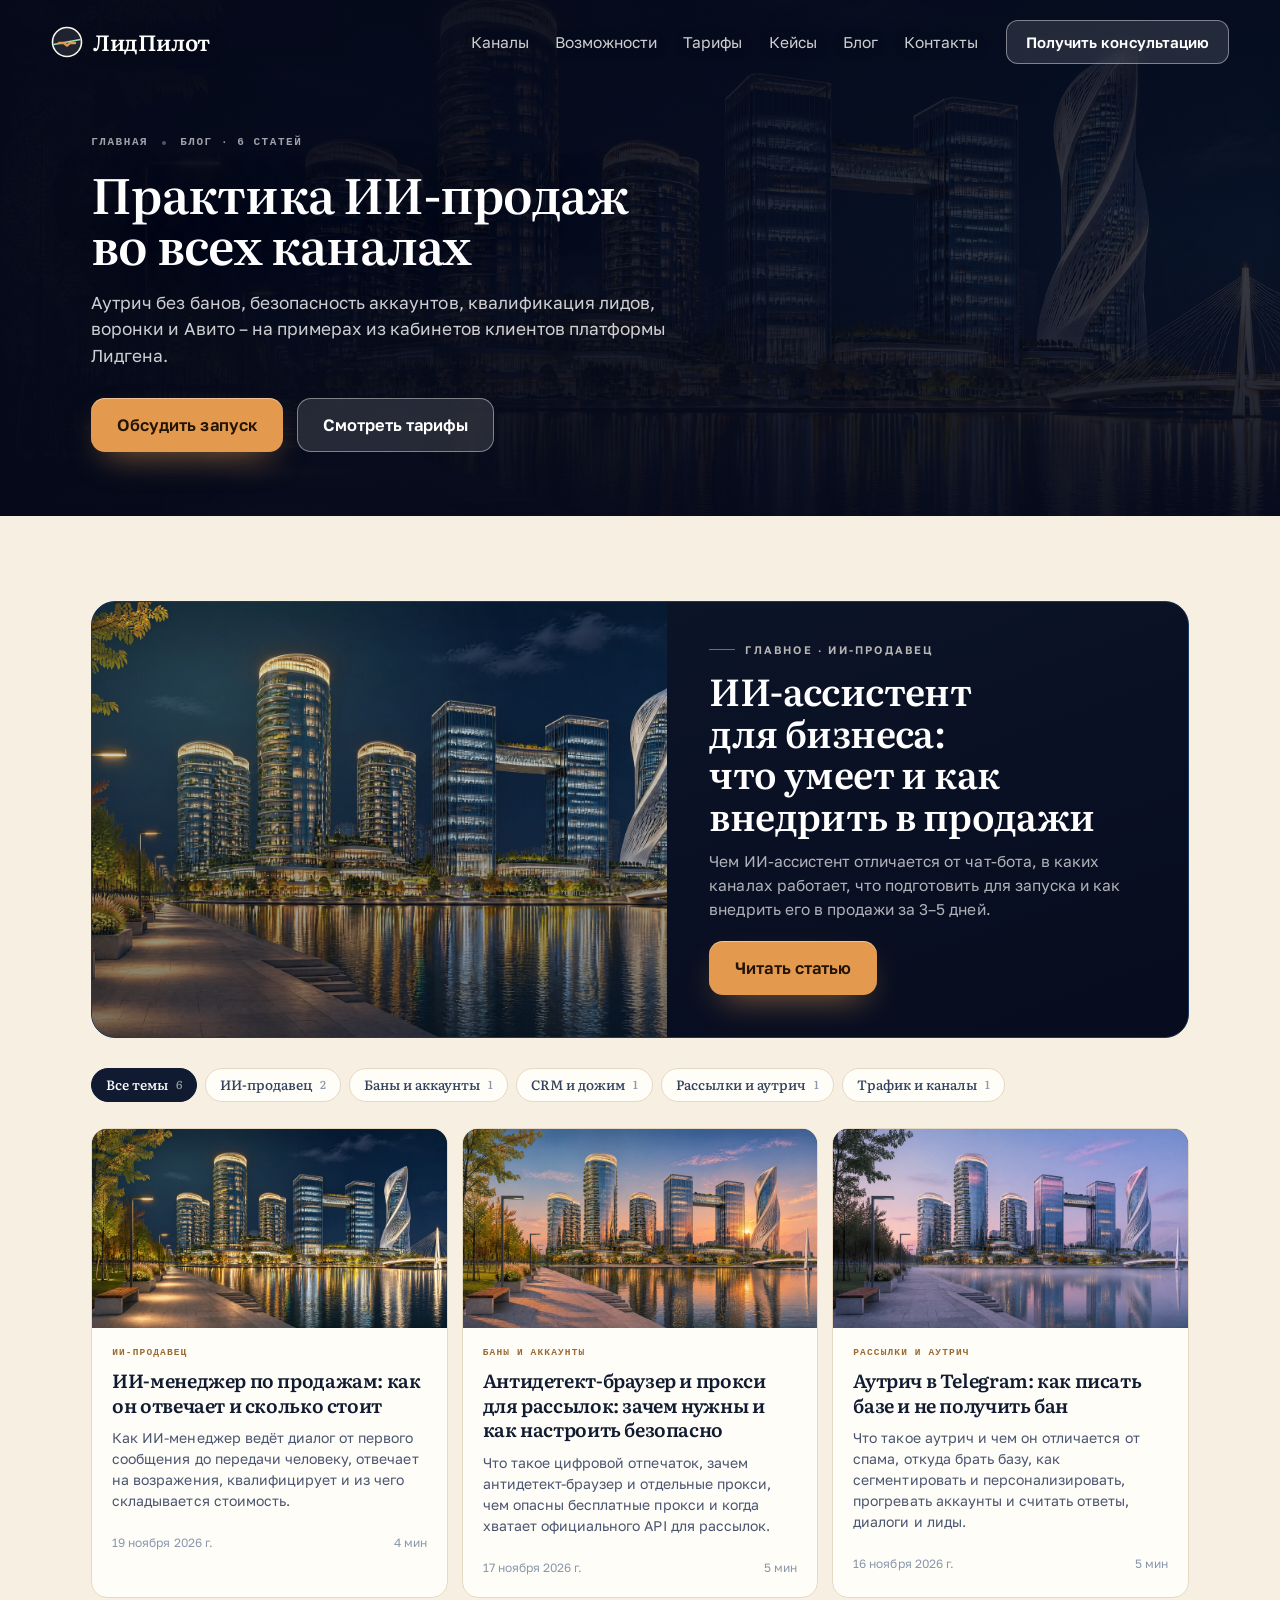
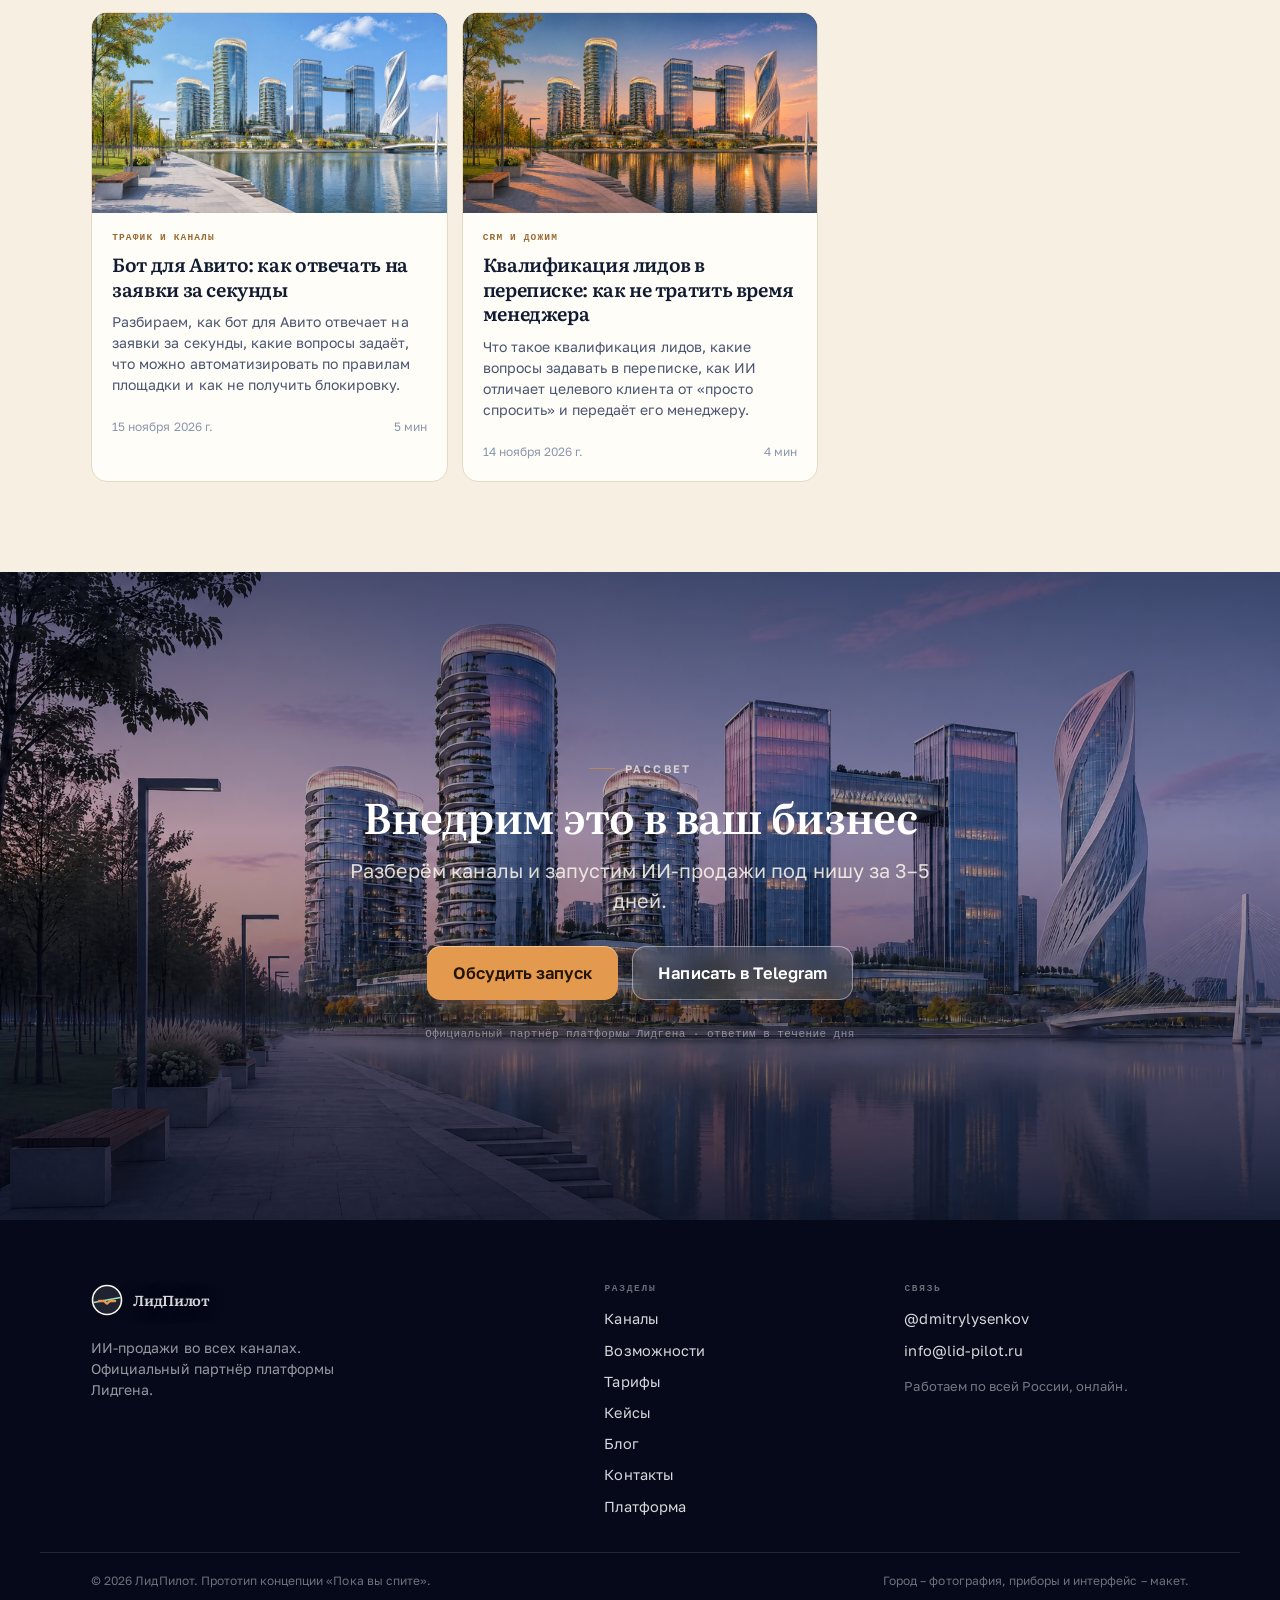
==== blog/index.html @ d26cc65f "Сайт «Пока вы спите»: город, тема, 13 страниц" ====
<!DOCTYPE html><html lang="ru"> <head><script>document.documentElement.classList.add('js');</script><meta charset="utf-8"><meta name="viewport" content="width=device-width, initial-scale=1, viewport-fit=cover"><meta name="robots" content="noindex, nofollow"><title>Блог о ИИ-продажах – аутрич, аккаунты, CRM и каналы | ЛидПилот</title><meta name="description" content="Практика ИИ-продаж: как настроить ИИ-менеджера, писать базе без бана, готовить аккаунты, квалифицировать лидов и отвечать на Авито. Статьи ЛидПилота."><link rel="canonical" href="https://dmitryli52.github.io/lidpilot-noch/blog/"><meta name="theme-color" content="#05091A"><meta property="og:type" content="website"><meta property="og:title" content="Блог о ИИ-продажах – аутрич, аккаунты, CRM и каналы | ЛидПилот"><meta property="og:description" content="Практика ИИ-продаж: как настроить ИИ-менеджера, писать базе без бана, готовить аккаунты, квалифицировать лидов и отвечать на Авито. Статьи ЛидПилота."><meta property="og:url" content="https://dmitryli52.github.io/lidpilot-noch/blog/"><meta property="og:image" content="https://dmitryli52.github.io/lidpilot-noch/assets/noch/og-noch.jpg"><meta property="og:image:width" content="1200"><meta property="og:image:height" content="630"><meta property="og:site_name" content="ЛидПилот"><link rel="icon" type="image/svg+xml" href="https://dmitryli52.github.io/lidpilot-noch/favicon.svg"><link rel="preconnect" href="https://fonts.googleapis.com"><link rel="preconnect" href="https://fonts.gstatic.com" crossorigin><link href="https://fonts.googleapis.com/css2?family=Literata:opsz,wght@7..72,500;7..72,600&family=Golos+Text:wght@400;500;600;700&display=swap&subset=cyrillic" rel="stylesheet"><link rel="stylesheet" href="https://dmitryli52.github.io/lidpilot-noch/assets/noch/noch.css?v=1"><script type="module" src="https://dmitryli52.github.io/lidpilot-noch/_astro/page.sJrt8mpm.js"></script></head> <body> <header class="top" data-head> <div class="top__in"> <a class="logo" href="https://dmitryli52.github.io/lidpilot-noch/" aria-label="ЛидПилот – на главную"> <svg viewBox="0 0 32 32" aria-hidden="true"><circle cx="16" cy="16" r="14.5" fill="rgba(255,255,255,.1)" stroke="#FBF6EC" stroke-width="1.6"></circle><path d="M2.6 18.5 29.4 13.5" stroke="#9FE0BC" stroke-width="1.6"></path><path d="M8 17h5l3 2.6 3-2.6h5" stroke="#E39A4E" stroke-width="2.4" fill="none" stroke-linecap="round" stroke-linejoin="round"></path></svg> ЛидПилот </a> <nav class="nav" aria-label="Разделы"> <a href="https://dmitryli52.github.io/lidpilot-noch/#channels">Каналы</a><a href="https://dmitryli52.github.io/lidpilot-noch/vozmozhnosti/">Возможности</a><a href="https://dmitryli52.github.io/lidpilot-noch/tarify/">Тарифы</a><a href="https://dmitryli52.github.io/lidpilot-noch/keysy/">Кейсы</a><a href="https://dmitryli52.github.io/lidpilot-noch/blog/">Блог</a><a href="https://dmitryli52.github.io/lidpilot-noch/kontakty/">Контакты</a> </nav> <a class="btn btn_glass" href="https://t.me/dmitrylysenkov" target="_blank" rel="noopener">Получить консультацию</a> <button class="burger" type="button" aria-label="Открыть меню" aria-expanded="false" aria-controls="mmenu"><i></i><i></i><i></i></button> </div> </header> <div class="mmenu" id="mmenu" hidden> <div class="mmenu__top"> <span class="logo">ЛидПилот</span> <button class="mmenu__close" type="button" aria-label="Закрыть меню">×</button> </div> <nav class="mmenu__nav" aria-label="Разделы"> <a href="https://dmitryli52.github.io/lidpilot-noch/#channels">Каналы</a><a href="https://dmitryli52.github.io/lidpilot-noch/vozmozhnosti/">Возможности</a><a href="https://dmitryli52.github.io/lidpilot-noch/tarify/">Тарифы</a><a href="https://dmitryli52.github.io/lidpilot-noch/keysy/">Кейсы</a><a href="https://dmitryli52.github.io/lidpilot-noch/blog/">Блог</a><a href="https://dmitryli52.github.io/lidpilot-noch/kontakty/">Контакты</a> </nav> <p class="mmenu__note">ИИ-менеджер продаж в Telegram, WhatsApp, на Авито, Циан и сайте. Официальный партнёр платформы Лидгена.</p> <div class="mmenu__cta"> <a class="btn btn_sun" href="https://t.me/dmitrylysenkov" target="_blank" rel="noopener">Обсудить запуск</a> <a class="btn btn_glass" href="mailto:info@lid-pilot.ru">info@lid-pilot.ru</a> </div> </div> <main>  <section class="phero phero_hero phero_slim"> <img class="phero__bg" src="https://dmitryli52.github.io/lidpilot-noch/assets/noch/city-night.webp" srcset="https://dmitryli52.github.io/lidpilot-noch/assets/noch/city-night.webp 1920w" sizes="100vw" alt="" width="1920" height="1080" fetchpriority="high" decoding="async" style="object-position:50% 44%"> <div class="phero__shade" aria-hidden="true"></div> <div class="wrap"> <div class="phero__meta"> <a href="https://dmitryli52.github.io/lidpilot-noch/">Главная</a> <i aria-hidden="true"></i> <span>Блог · 6 статей</span> </div> <h1>Практика ИИ-продаж во всех каналах</h1> <p class="lead">Аутрич без банов, безопасность аккаунтов, квалификация лидов, воронки и Авито – на примерах из кабинетов клиентов платформы Лидгена.</p> <div class="cta"> <a class="btn btn_sun" href="https://t.me/dmitrylysenkov" target="_blank" rel="noopener">Обсудить запуск</a> <a class="btn btn_glass" href="https://dmitryli52.github.io/lidpilot-noch/tarify/">Смотреть тарифы</a> </div>  </div> </section> <section class="sec" style="padding-top:clamp(36px,4vw,56px)" id="blog"> <div class="wrap"> <a class="bfeat" href="https://dmitryli52.github.io/lidpilot-noch/blog/ii-assistent-dlya-biznesa/" data-in> <div class="bfeat__img"><img src="https://dmitryli52.github.io/lidpilot-noch/assets/noch/city-night.webp" alt="" width="1200" height="675" loading="eager" decoding="async"></div> <div class="bfeat__body"> <span class="kicker kicker_light">Главное · ИИ-продавец</span> <h2>ИИ-ассистент для бизнеса: что умеет и как внедрить в продажи</h2> <p>Чем ИИ-ассистент отличается от чат-бота, в каких каналах работает, что подготовить для запуска и как внедрить его в продажи за 3–5 дней.</p> <span class="btn btn_sun">Читать статью</span> </div> </a> <div class="bchips" data-chips> <button class="bchip is-on" type="button" data-t="">Все темы <i>6</i></button> <button class="bchip" type="button" data-t="ИИ-продавец">ИИ-продавец <i>2</i></button><button class="bchip" type="button" data-t="Баны и аккаунты">Баны и аккаунты <i>1</i></button><button class="bchip" type="button" data-t="CRM и дожим">CRM и дожим <i>1</i></button><button class="bchip" type="button" data-t="Рассылки и аутрич">Рассылки и аутрич <i>1</i></button><button class="bchip" type="button" data-t="Трафик и каналы">Трафик и каналы <i>1</i></button> </div> <div class="bgrid" data-bgrid> <a class="bcard" href="https://dmitryli52.github.io/lidpilot-noch/blog/ii-menedzher-po-prodazham/" data-cat="ИИ-продавец" data-in> <div class="bcard__img"><img src="https://dmitryli52.github.io/lidpilot-noch/assets/noch/city-night.webp" alt="" width="1200" height="675" loading="lazy" decoding="async"></div> <div class="bcard__b"> <span class="bcard__tag">ИИ-продавец</span> <h3>ИИ-менеджер по продажам: как он отвечает и сколько стоит</h3> <p>Как ИИ-менеджер ведёт диалог от первого сообщения до передачи человеку, отвечает на возражения, квалифицирует и из чего складывается стоимость.</p> <div class="bcard__m"><span>19 ноября 2026 г.</span><span>4 мин</span></div> </div> </a><a class="bcard" href="https://dmitryli52.github.io/lidpilot-noch/blog/antidetect-brauzer-i-proksi/" data-cat="Баны и аккаунты" data-in> <div class="bcard__img"><img src="https://dmitryli52.github.io/lidpilot-noch/assets/noch/city-sunset.webp" alt="" width="1200" height="675" loading="lazy" decoding="async"></div> <div class="bcard__b"> <span class="bcard__tag">Баны и аккаунты</span> <h3>Антидетект-браузер и прокси для рассылок: зачем нужны и как настроить безопасно</h3> <p>Что такое цифровой отпечаток, зачем антидетект-браузер и отдельные прокси, чем опасны бесплатные прокси и когда хватает официального API для рассылок.</p> <div class="bcard__m"><span>17 ноября 2026 г.</span><span>5 мин</span></div> </div> </a><a class="bcard" href="https://dmitryli52.github.io/lidpilot-noch/blog/autrich-v-telegram/" data-cat="Рассылки и аутрич" data-in> <div class="bcard__img"><img src="https://dmitryli52.github.io/lidpilot-noch/assets/noch/city-dawn.webp" alt="" width="1200" height="675" loading="lazy" decoding="async"></div> <div class="bcard__b"> <span class="bcard__tag">Рассылки и аутрич</span> <h3>Аутрич в Telegram: как писать базе и не получить бан</h3> <p>Что такое аутрич и чем он отличается от спама, откуда брать базу, как сегментировать и персонализировать, прогревать аккаунты и считать ответы, диалоги и лиды.</p> <div class="bcard__m"><span>16 ноября 2026 г.</span><span>5 мин</span></div> </div> </a><a class="bcard" href="https://dmitryli52.github.io/lidpilot-noch/blog/bot-dlya-avito/" data-cat="Трафик и каналы" data-in> <div class="bcard__img"><img src="https://dmitryli52.github.io/lidpilot-noch/assets/noch/city-day.webp" alt="" width="1200" height="675" loading="lazy" decoding="async"></div> <div class="bcard__b"> <span class="bcard__tag">Трафик и каналы</span> <h3>Бот для Авито: как отвечать на заявки за секунды</h3> <p>Разбираем, как бот для Авито отвечает на заявки за секунды, какие вопросы задаёт, что можно автоматизировать по правилам площадки и как не получить блокировку.</p> <div class="bcard__m"><span>15 ноября 2026 г.</span><span>5 мин</span></div> </div> </a><a class="bcard" href="https://dmitryli52.github.io/lidpilot-noch/blog/kvalifikaciya-lidov/" data-cat="CRM и дожим" data-in> <div class="bcard__img"><img src="https://dmitryli52.github.io/lidpilot-noch/assets/noch/city-sunset.webp" alt="" width="1200" height="675" loading="lazy" decoding="async"></div> <div class="bcard__b"> <span class="bcard__tag">CRM и дожим</span> <h3>Квалификация лидов в переписке: как не тратить время менеджера</h3> <p>Что такое квалификация лидов, какие вопросы задавать в переписке, как ИИ отличает целевого клиента от «просто спросить» и передаёт его менеджеру.</p> <div class="bcard__m"><span>14 ноября 2026 г.</span><span>4 мин</span></div> </div> </a> </div>  </div> </section> <section class="final" id="cta"> <img class="final__bg" src="https://dmitryli52.github.io/lidpilot-noch/assets/noch/city-dawn.webp" srcset="https://dmitryli52.github.io/lidpilot-noch/assets/noch/city-dawn.webp 1920w" sizes="100vw" alt="" width="1920" height="1080" loading="lazy" decoding="async"> <div class="final__shade" aria-hidden="true"></div> <div class="wrap final__in"> <span class="kicker kicker_light" data-in>Рассвет</span> <h2 data-in>Внедрим это в ваш бизнес</h2> <p class="lead lead_light" data-in style="--d:.08s">Разберём каналы и запустим ИИ-продажи под нишу за 3–5 дней.</p> <div class="cta cta_center" data-in style="--d:.14s"> <a class="btn btn_sun" href="https://t.me/dmitrylysenkov" target="_blank" rel="noopener">Обсудить запуск</a> <a class="btn btn_glass" href="https://t.me/dmitrylysenkov" target="_blank" rel="noopener">Написать в Telegram</a> </div> <p class="final__note" data-in style="--d:.2s">Официальный партнёр платформы Лидгена · ответим в течение дня</p> </div> </section> <script>
  (function () {
    var chips = document.querySelectorAll('[data-chips] .bchip');
    var cards = document.querySelectorAll('[data-bgrid] .bcard');
    chips.forEach(function (b) {
      b.addEventListener('click', function () {
        chips.forEach(function (x) { x.classList.remove('is-on'); });
        b.classList.add('is-on');
        var t = b.getAttribute('data-t');
        cards.forEach(function (c) {
          c.hidden = !!t && c.getAttribute('data-cat') !== t;
        });
      });
    });
  })();
  </script>  </main> <footer class="foot"> <div class="wrap foot__in"> <div class="foot__brand"> <a class="logo logo_foot" href="https://dmitryli52.github.io/lidpilot-noch/"> <svg viewBox="0 0 32 32" aria-hidden="true"><circle cx="16" cy="16" r="14.5" fill="rgba(255,255,255,.1)" stroke="#FBF6EC" stroke-width="1.6"></circle><path d="M2.6 18.5 29.4 13.5" stroke="#9FE0BC" stroke-width="1.6"></path><path d="M8 17h5l3 2.6 3-2.6h5" stroke="#E39A4E" stroke-width="2.4" fill="none" stroke-linecap="round" stroke-linejoin="round"></path></svg> ЛидПилот </a> <p>ИИ-продажи во всех каналах. Официальный партнёр платформы Лидгена.</p> </div> <nav class="foot__nav" aria-label="Разделы сайта"> <span>Разделы</span> <a href="https://dmitryli52.github.io/lidpilot-noch/#channels">Каналы</a><a href="https://dmitryli52.github.io/lidpilot-noch/vozmozhnosti/">Возможности</a><a href="https://dmitryli52.github.io/lidpilot-noch/tarify/">Тарифы</a><a href="https://dmitryli52.github.io/lidpilot-noch/keysy/">Кейсы</a><a href="https://dmitryli52.github.io/lidpilot-noch/blog/">Блог</a><a href="https://dmitryli52.github.io/lidpilot-noch/kontakty/">Контакты</a> <a href="https://dmitryli52.github.io/lidpilot-noch/platforma/">Платформа</a> </nav> <div class="foot__contacts"> <span>Связь</span> <a href="https://t.me/dmitrylysenkov" target="_blank" rel="noopener">@dmitrylysenkov</a> <a href="mailto:info@lid-pilot.ru">info@lid-pilot.ru</a> <p>Работаем по всей России, онлайн.</p> </div> </div> <div class="wrap foot__bottom"> <span>© 2026 ЛидПилот. Прототип концепции «Пока вы спите».</span> <span>Город – фотография, приборы и интерфейс – макет.</span> </div> </footer> <script>
(function () {
  var q = function (s) { return document.querySelector(s); };
  var qa = function (s) { return [].slice.call(document.querySelectorAll(s)); };

  var head = q('[data-head]');
  function stuck() {
    if (!head) return;
    var on = scrollY > 24;
    head.classList.toggle('is-stuck', on);
  }
  stuck();
  addEventListener('scroll', stuck, { passive: true });

  var burger = q('.burger'), mmenu = q('#mmenu'), mclose = q('.mmenu__close');
  function setMenu(open) {
    if (!mmenu) return;
    mmenu.hidden = !open;
    if (burger) burger.setAttribute('aria-expanded', open ? 'true' : 'false');
    document.documentElement.style.overflow = open ? 'hidden' : '';
  }
  if (burger && mmenu) {
    burger.addEventListener('click', function () { setMenu(mmenu.hidden); });
    if (mclose) mclose.addEventListener('click', function () { setMenu(false); });
    qa('#mmenu a').forEach(function (a) { a.addEventListener('click', function () { setMenu(false); }); });
    addEventListener('keydown', function (e) { if (e.key === 'Escape' && !mmenu.hidden) setMenu(false); });
  }

  var items = qa('[data-in]');
  if ('IntersectionObserver' in window && items.length) {
    var io = new IntersectionObserver(function (entries) {
      entries.forEach(function (en) {
        if (en.isIntersecting) { en.target.classList.add('in'); io.unobserve(en.target); }
      });
    }, { threshold: 0.14, rootMargin: '0px 0px -6% 0px' });
    items.forEach(function (el) { io.observe(el); });
  } else {
    items.forEach(function (el) { el.classList.add('in'); });
  }

  qa('form[data-demo]').forEach(function (f) {
    f.addEventListener('submit', function (e) {
      e.preventDefault();
      var ok = f.querySelector('.form__ok');
      if (ok) ok.hidden = false;
      f.querySelectorAll('input,textarea,select,button').forEach(function (el) { el.disabled = true; });
    });
  });
})();
</script> </body> </html>
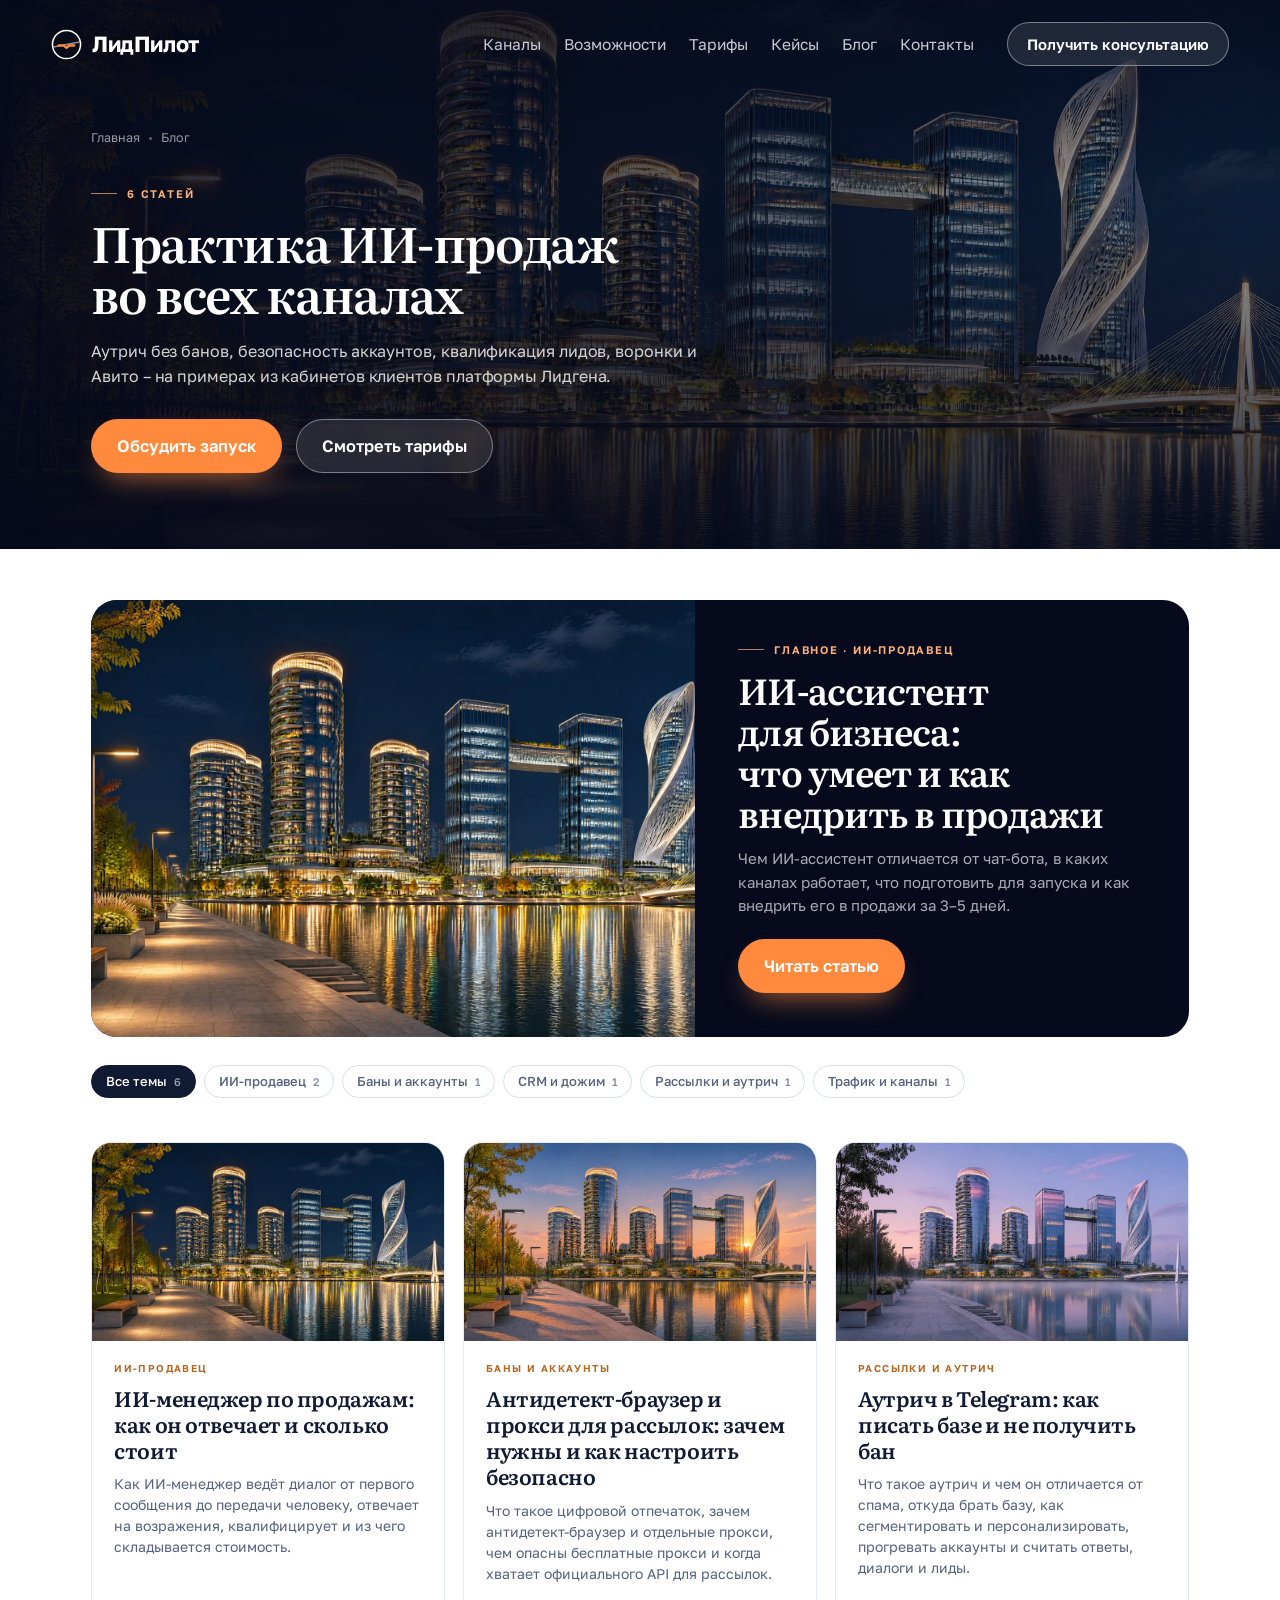
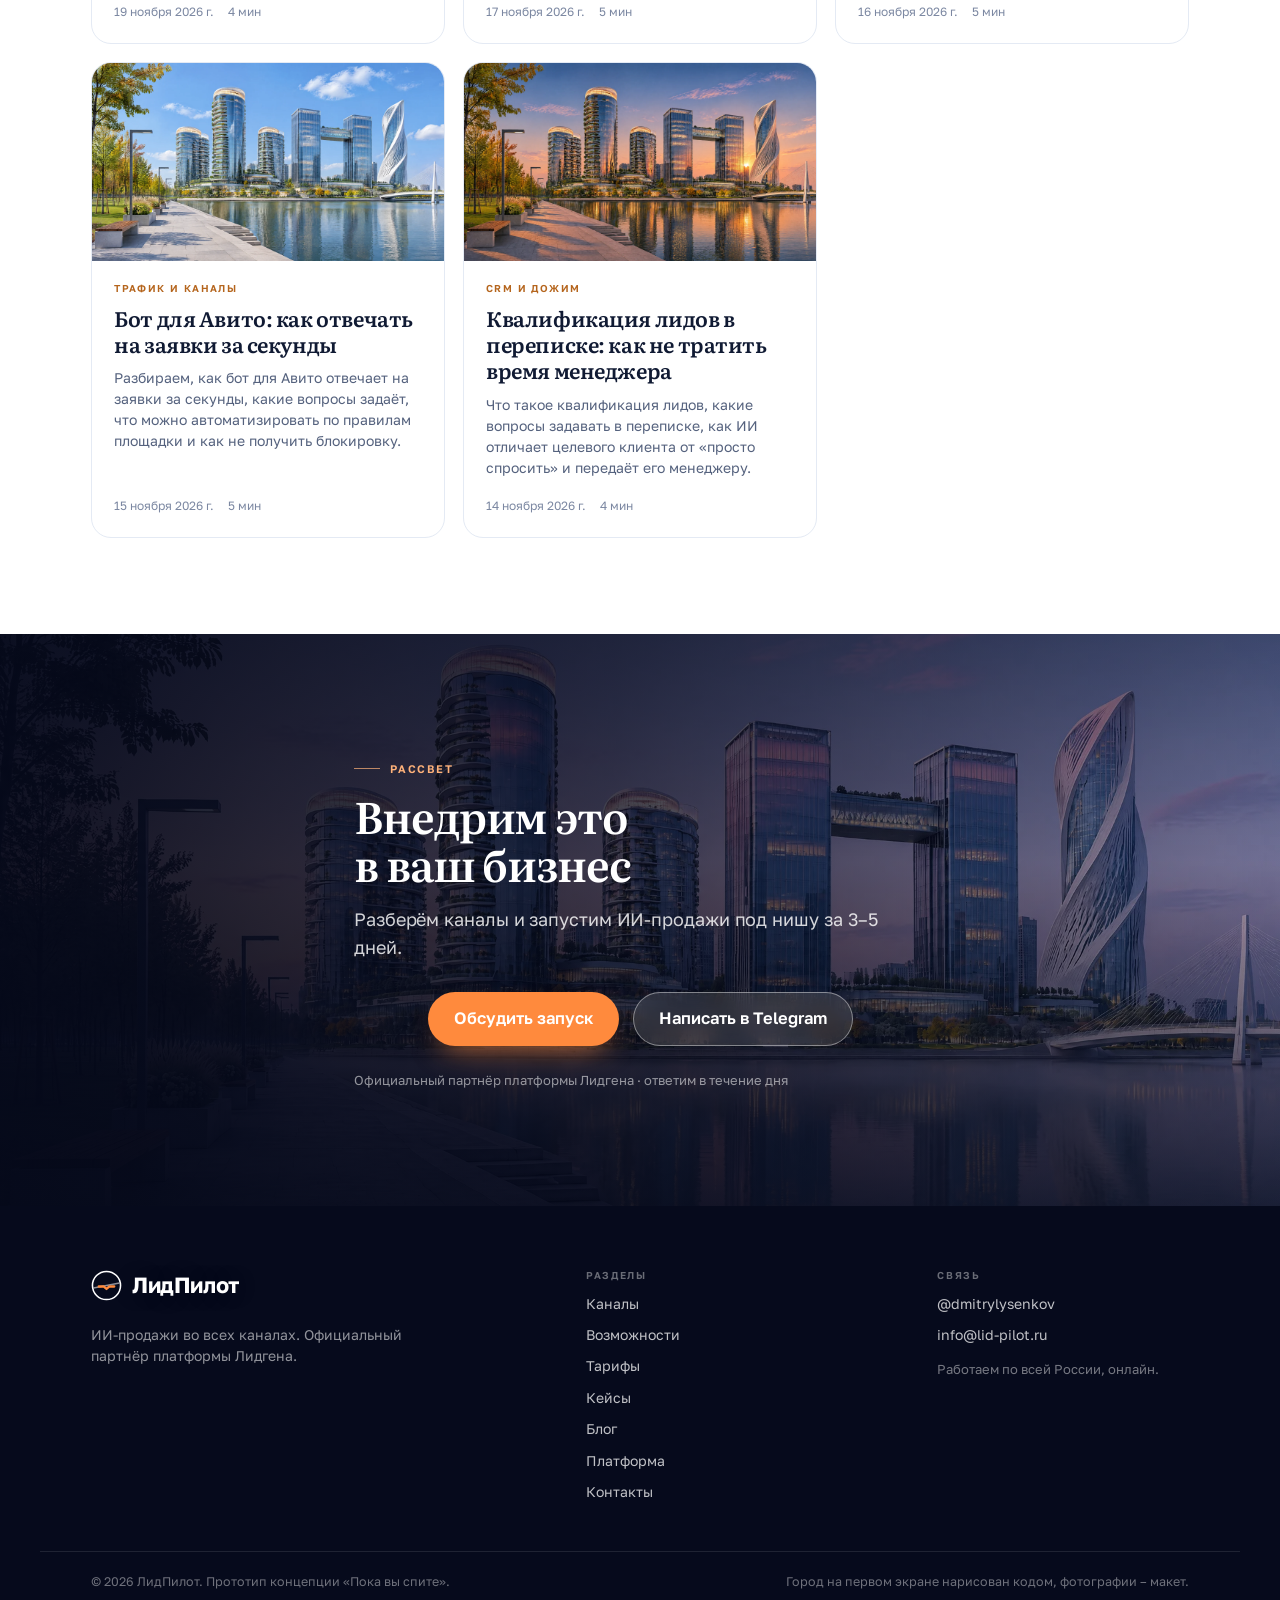
==== commit 02f5595d: "Главная: Hero «Пока вы спите» на четырёх фотографиях" ====
--- a/blog/index.html
+++ b/blog/index.html
@@ -1,4 +1,8 @@
-<!DOCTYPE html><html lang="ru"> <head><script>document.documentElement.classList.add('js');</script><meta charset="utf-8"><meta name="viewport" content="width=device-width, initial-scale=1, viewport-fit=cover"><meta name="robots" content="noindex, nofollow"><title>Блог о ИИ-продажах – аутрич, аккаунты, CRM и каналы | ЛидПилот</title><meta name="description" content="Практика ИИ-продаж: как настроить ИИ-менеджера, писать базе без бана, готовить аккаунты, квалифицировать лидов и отвечать на Авито. Статьи ЛидПилота."><link rel="canonical" href="https://dmitryli52.github.io/lidpilot-noch/blog/"><meta name="theme-color" content="#05091A"><meta property="og:type" content="website"><meta property="og:title" content="Блог о ИИ-продажах – аутрич, аккаунты, CRM и каналы | ЛидПилот"><meta property="og:description" content="Практика ИИ-продаж: как настроить ИИ-менеджера, писать базе без бана, готовить аккаунты, квалифицировать лидов и отвечать на Авито. Статьи ЛидПилота."><meta property="og:url" content="https://dmitryli52.github.io/lidpilot-noch/blog/"><meta property="og:image" content="https://dmitryli52.github.io/lidpilot-noch/assets/noch/og-noch.jpg"><meta property="og:image:width" content="1200"><meta property="og:image:height" content="630"><meta property="og:site_name" content="ЛидПилот"><link rel="icon" type="image/svg+xml" href="https://dmitryli52.github.io/lidpilot-noch/favicon.svg"><link rel="preconnect" href="https://fonts.googleapis.com"><link rel="preconnect" href="https://fonts.gstatic.com" crossorigin><link href="https://fonts.googleapis.com/css2?family=Literata:opsz,wght@7..72,500;7..72,600&family=Golos+Text:wght@400;500;600;700&display=swap&subset=cyrillic" rel="stylesheet"><link rel="stylesheet" href="https://dmitryli52.github.io/lidpilot-noch/assets/noch/noch.css?v=1"><script type="module" src="https://dmitryli52.github.io/lidpilot-noch/_astro/page.sJrt8mpm.js"></script></head> <body> <header class="top" data-head> <div class="top__in"> <a class="logo" href="https://dmitryli52.github.io/lidpilot-noch/" aria-label="ЛидПилот – на главную"> <svg viewBox="0 0 32 32" aria-hidden="true"><circle cx="16" cy="16" r="14.5" fill="rgba(255,255,255,.1)" stroke="#FBF6EC" stroke-width="1.6"></circle><path d="M2.6 18.5 29.4 13.5" stroke="#9FE0BC" stroke-width="1.6"></path><path d="M8 17h5l3 2.6 3-2.6h5" stroke="#E39A4E" stroke-width="2.4" fill="none" stroke-linecap="round" stroke-linejoin="round"></path></svg> ЛидПилот </a> <nav class="nav" aria-label="Разделы"> <a href="https://dmitryli52.github.io/lidpilot-noch/#channels">Каналы</a><a href="https://dmitryli52.github.io/lidpilot-noch/vozmozhnosti/">Возможности</a><a href="https://dmitryli52.github.io/lidpilot-noch/tarify/">Тарифы</a><a href="https://dmitryli52.github.io/lidpilot-noch/keysy/">Кейсы</a><a href="https://dmitryli52.github.io/lidpilot-noch/blog/">Блог</a><a href="https://dmitryli52.github.io/lidpilot-noch/kontakty/">Контакты</a> </nav> <a class="btn btn_glass" href="https://t.me/dmitrylysenkov" target="_blank" rel="noopener">Получить консультацию</a> <button class="burger" type="button" aria-label="Открыть меню" aria-expanded="false" aria-controls="mmenu"><i></i><i></i><i></i></button> </div> </header> <div class="mmenu" id="mmenu" hidden> <div class="mmenu__top"> <span class="logo">ЛидПилот</span> <button class="mmenu__close" type="button" aria-label="Закрыть меню">×</button> </div> <nav class="mmenu__nav" aria-label="Разделы"> <a href="https://dmitryli52.github.io/lidpilot-noch/#channels">Каналы</a><a href="https://dmitryli52.github.io/lidpilot-noch/vozmozhnosti/">Возможности</a><a href="https://dmitryli52.github.io/lidpilot-noch/tarify/">Тарифы</a><a href="https://dmitryli52.github.io/lidpilot-noch/keysy/">Кейсы</a><a href="https://dmitryli52.github.io/lidpilot-noch/blog/">Блог</a><a href="https://dmitryli52.github.io/lidpilot-noch/kontakty/">Контакты</a> </nav> <p class="mmenu__note">ИИ-менеджер продаж в Telegram, WhatsApp, на Авито, Циан и сайте. Официальный партнёр платформы Лидгена.</p> <div class="mmenu__cta"> <a class="btn btn_sun" href="https://t.me/dmitrylysenkov" target="_blank" rel="noopener">Обсудить запуск</a> <a class="btn btn_glass" href="mailto:info@lid-pilot.ru">info@lid-pilot.ru</a> </div> </div> <main>  <section class="phero phero_hero phero_slim"> <img class="phero__bg" src="https://dmitryli52.github.io/lidpilot-noch/assets/noch/city-night.webp" srcset="https://dmitryli52.github.io/lidpilot-noch/assets/noch/city-night.webp 1920w" sizes="100vw" alt="" width="1920" height="1080" fetchpriority="high" decoding="async" style="object-position:50% 44%"> <div class="phero__shade" aria-hidden="true"></div> <div class="wrap"> <div class="phero__meta"> <a href="https://dmitryli52.github.io/lidpilot-noch/">Главная</a> <i aria-hidden="true"></i> <span>Блог · 6 статей</span> </div> <h1>Практика ИИ-продаж во всех каналах</h1> <p class="lead">Аутрич без банов, безопасность аккаунтов, квалификация лидов, воронки и Авито – на примерах из кабинетов клиентов платформы Лидгена.</p> <div class="cta"> <a class="btn btn_sun" href="https://t.me/dmitrylysenkov" target="_blank" rel="noopener">Обсудить запуск</a> <a class="btn btn_glass" href="https://dmitryli52.github.io/lidpilot-noch/tarify/">Смотреть тарифы</a> </div>  </div> </section> <section class="sec" style="padding-top:clamp(36px,4vw,56px)" id="blog"> <div class="wrap"> <a class="bfeat" href="https://dmitryli52.github.io/lidpilot-noch/blog/ii-assistent-dlya-biznesa/" data-in> <div class="bfeat__img"><img src="https://dmitryli52.github.io/lidpilot-noch/assets/noch/city-night.webp" alt="" width="1200" height="675" loading="eager" decoding="async"></div> <div class="bfeat__body"> <span class="kicker kicker_light">Главное · ИИ-продавец</span> <h2>ИИ-ассистент для бизнеса: что умеет и как внедрить в продажи</h2> <p>Чем ИИ-ассистент отличается от чат-бота, в каких каналах работает, что подготовить для запуска и как внедрить его в продажи за 3–5 дней.</p> <span class="btn btn_sun">Читать статью</span> </div> </a> <div class="bchips" data-chips> <button class="bchip is-on" type="button" data-t="">Все темы <i>6</i></button> <button class="bchip" type="button" data-t="ИИ-продавец">ИИ-продавец <i>2</i></button><button class="bchip" type="button" data-t="Баны и аккаунты">Баны и аккаунты <i>1</i></button><button class="bchip" type="button" data-t="CRM и дожим">CRM и дожим <i>1</i></button><button class="bchip" type="button" data-t="Рассылки и аутрич">Рассылки и аутрич <i>1</i></button><button class="bchip" type="button" data-t="Трафик и каналы">Трафик и каналы <i>1</i></button> </div> <div class="bgrid" data-bgrid> <a class="bcard" href="https://dmitryli52.github.io/lidpilot-noch/blog/ii-menedzher-po-prodazham/" data-cat="ИИ-продавец" data-in> <div class="bcard__img"><img src="https://dmitryli52.github.io/lidpilot-noch/assets/noch/city-night.webp" alt="" width="1200" height="675" loading="lazy" decoding="async"></div> <div class="bcard__b"> <span class="bcard__tag">ИИ-продавец</span> <h3>ИИ-менеджер по продажам: как он отвечает и сколько стоит</h3> <p>Как ИИ-менеджер ведёт диалог от первого сообщения до передачи человеку, отвечает на возражения, квалифицирует и из чего складывается стоимость.</p> <div class="bcard__m"><span>19 ноября 2026 г.</span><span>4 мин</span></div> </div> </a><a class="bcard" href="https://dmitryli52.github.io/lidpilot-noch/blog/antidetect-brauzer-i-proksi/" data-cat="Баны и аккаунты" data-in> <div class="bcard__img"><img src="https://dmitryli52.github.io/lidpilot-noch/assets/noch/city-sunset.webp" alt="" width="1200" height="675" loading="lazy" decoding="async"></div> <div class="bcard__b"> <span class="bcard__tag">Баны и аккаунты</span> <h3>Антидетект-браузер и прокси для рассылок: зачем нужны и как настроить безопасно</h3> <p>Что такое цифровой отпечаток, зачем антидетект-браузер и отдельные прокси, чем опасны бесплатные прокси и когда хватает официального API для рассылок.</p> <div class="bcard__m"><span>17 ноября 2026 г.</span><span>5 мин</span></div> </div> </a><a class="bcard" href="https://dmitryli52.github.io/lidpilot-noch/blog/autrich-v-telegram/" data-cat="Рассылки и аутрич" data-in> <div class="bcard__img"><img src="https://dmitryli52.github.io/lidpilot-noch/assets/noch/city-dawn.webp" alt="" width="1200" height="675" loading="lazy" decoding="async"></div> <div class="bcard__b"> <span class="bcard__tag">Рассылки и аутрич</span> <h3>Аутрич в Telegram: как писать базе и не получить бан</h3> <p>Что такое аутрич и чем он отличается от спама, откуда брать базу, как сегментировать и персонализировать, прогревать аккаунты и считать ответы, диалоги и лиды.</p> <div class="bcard__m"><span>16 ноября 2026 г.</span><span>5 мин</span></div> </div> </a><a class="bcard" href="https://dmitryli52.github.io/lidpilot-noch/blog/bot-dlya-avito/" data-cat="Трафик и каналы" data-in> <div class="bcard__img"><img src="https://dmitryli52.github.io/lidpilot-noch/assets/noch/city-day.webp" alt="" width="1200" height="675" loading="lazy" decoding="async"></div> <div class="bcard__b"> <span class="bcard__tag">Трафик и каналы</span> <h3>Бот для Авито: как отвечать на заявки за секунды</h3> <p>Разбираем, как бот для Авито отвечает на заявки за секунды, какие вопросы задаёт, что можно автоматизировать по правилам площадки и как не получить блокировку.</p> <div class="bcard__m"><span>15 ноября 2026 г.</span><span>5 мин</span></div> </div> </a><a class="bcard" href="https://dmitryli52.github.io/lidpilot-noch/blog/kvalifikaciya-lidov/" data-cat="CRM и дожим" data-in> <div class="bcard__img"><img src="https://dmitryli52.github.io/lidpilot-noch/assets/noch/city-sunset.webp" alt="" width="1200" height="675" loading="lazy" decoding="async"></div> <div class="bcard__b"> <span class="bcard__tag">CRM и дожим</span> <h3>Квалификация лидов в переписке: как не тратить время менеджера</h3> <p>Что такое квалификация лидов, какие вопросы задавать в переписке, как ИИ отличает целевого клиента от «просто спросить» и передаёт его менеджеру.</p> <div class="bcard__m"><span>14 ноября 2026 г.</span><span>4 мин</span></div> </div> </a> </div>  </div> </section> <section class="final" id="cta"> <img class="final__bg" src="https://dmitryli52.github.io/lidpilot-noch/assets/noch/city-dawn.webp" srcset="https://dmitryli52.github.io/lidpilot-noch/assets/noch/city-dawn.webp 1920w" sizes="100vw" alt="" width="1920" height="1080" loading="lazy" decoding="async"> <div class="final__shade" aria-hidden="true"></div> <div class="wrap final__in"> <span class="kicker kicker_light" data-in>Рассвет</span> <h2 data-in>Внедрим это в ваш бизнес</h2> <p class="lead lead_light" data-in style="--d:.08s">Разберём каналы и запустим ИИ-продажи под нишу за 3–5 дней.</p> <div class="cta cta_center" data-in style="--d:.14s"> <a class="btn btn_sun" href="https://t.me/dmitrylysenkov" target="_blank" rel="noopener">Обсудить запуск</a> <a class="btn btn_glass" href="https://t.me/dmitrylysenkov" target="_blank" rel="noopener">Написать в Telegram</a> </div> <p class="final__note" data-in style="--d:.2s">Официальный партнёр платформы Лидгена · ответим в течение дня</p> </div> </section> <script>
+<!DOCTYPE html><html lang="ru"> <head><script>document.documentElement.classList.add('js');</script><meta charset="utf-8"><meta name="viewport" content="width=device-width, initial-scale=1, viewport-fit=cover"><meta name="robots" content="noindex, nofollow"><title>Блог о ИИ-продажах – аутрич, аккаунты, CRM и каналы | ЛидПилот</title><meta name="description" content="Практика ИИ-продаж: как настроить ИИ-менеджера, писать базе без бана, готовить аккаунты, квалифицировать лидов и отвечать на Авито. Статьи ЛидПилота."><link rel="canonical" href="https://dmitryli52.github.io/lidpilot-noch/blog/"><meta name="theme-color" content="#060A1C"><meta property="og:type" content="website"><meta property="og:title" content="Блог о ИИ-продажах – аутрич, аккаунты, CRM и каналы | ЛидПилот"><meta property="og:description" content="Практика ИИ-продаж: как настроить ИИ-менеджера, писать базе без бана, готовить аккаунты, квалифицировать лидов и отвечать на Авито. Статьи ЛидПилота."><meta property="og:url" content="https://dmitryli52.github.io/lidpilot-noch/blog/"><meta property="og:image" content="https://dmitryli52.github.io/lidpilot-noch/assets/noch/og-noch.jpg"><meta property="og:image:width" content="1200"><meta property="og:image:height" content="630"><meta property="og:site_name" content="ЛидПилот"><link rel="icon" type="image/svg+xml" href="https://dmitryli52.github.io/lidpilot-noch/favicon.svg"><link rel="preconnect" href="https://fonts.googleapis.com"><link rel="preconnect" href="https://fonts.gstatic.com" crossorigin><link href="https://fonts.googleapis.com/css2?family=Literata:opsz,wght@7..72,500;7..72,600&family=Golos+Text:wght@400;500;600;700&display=swap&subset=cyrillic" rel="stylesheet"><link rel="stylesheet" href="https://dmitryli52.github.io/lidpilot-noch/assets/noch/noch.css?v=3"><script type="module" src="https://dmitryli52.github.io/lidpilot-noch/_astro/page.sJrt8mpm.js"></script></head> <body> <header class="top top_page" data-head> <div class="top__in"> <a class="logo" href="https://dmitryli52.github.io/lidpilot-noch/" aria-label="ЛидПилот – на главную"> <svg viewBox="0 0 32 32" aria-hidden="true"> <circle cx="16" cy="16" r="14.5" fill="none" stroke="currentColor" stroke-width="1.6"></circle> <path d="M2.6 18.5 29.4 13.5" stroke="currentColor" stroke-width="1.6" opacity=".55"></path> <path d="M8 17h5l3 2.6 3-2.6h5" stroke="#FF8A3D" stroke-width="2.4" fill="none" stroke-linecap="round" stroke-linejoin="round"></path> </svg>
+ЛидПилот
+</a> <nav class="nav" aria-label="Разделы"> <a href="https://dmitryli52.github.io/lidpilot-noch/#channels">Каналы</a><a href="https://dmitryli52.github.io/lidpilot-noch/vozmozhnosti/">Возможности</a><a href="https://dmitryli52.github.io/lidpilot-noch/tarify/">Тарифы</a><a href="https://dmitryli52.github.io/lidpilot-noch/keysy/">Кейсы</a><a href="https://dmitryli52.github.io/lidpilot-noch/blog/">Блог</a><a href="https://dmitryli52.github.io/lidpilot-noch/kontakty/">Контакты</a> </nav> <a class="btn btn_ghost top__cta" href="https://t.me/dmitrylysenkov" target="_blank" rel="noopener">Получить консультацию</a> <button class="burger" type="button" aria-label="Открыть меню" aria-expanded="false" aria-controls="mmenu"> <i></i><i></i><i></i> </button> </div> </header> <div class="mmenu" id="mmenu" hidden> <div class="mmenu__top"> <span class="logo logo_menu"> <svg viewBox="0 0 32 32" aria-hidden="true"> <circle cx="16" cy="16" r="14.5" fill="none" stroke="currentColor" stroke-width="1.6"></circle> <path d="M2.6 18.5 29.4 13.5" stroke="currentColor" stroke-width="1.6" opacity=".55"></path> <path d="M8 17h5l3 2.6 3-2.6h5" stroke="#FF8A3D" stroke-width="2.4" fill="none" stroke-linecap="round" stroke-linejoin="round"></path> </svg>
+ЛидПилот
+</span> <button class="mmenu__close" type="button" aria-label="Закрыть меню">×</button> </div> <nav class="mmenu__nav" aria-label="Разделы"> <a href="https://dmitryli52.github.io/lidpilot-noch/#channels">Каналы</a><a href="https://dmitryli52.github.io/lidpilot-noch/vozmozhnosti/">Возможности</a><a href="https://dmitryli52.github.io/lidpilot-noch/tarify/">Тарифы</a><a href="https://dmitryli52.github.io/lidpilot-noch/keysy/">Кейсы</a><a href="https://dmitryli52.github.io/lidpilot-noch/blog/">Блог</a><a href="https://dmitryli52.github.io/lidpilot-noch/kontakty/">Контакты</a> <a href="https://dmitryli52.github.io/lidpilot-noch/platforma/">Платформа</a> </nav> <p class="mmenu__note">ИИ-менеджер продаж в Telegram, WhatsApp, на Авито, Циан и сайте. Официальный партнёр платформы Лидгена.</p> <div class="mmenu__cta"> <a class="btn btn_sun" href="https://t.me/dmitrylysenkov" target="_blank" rel="noopener">Обсудить запуск</a> <a class="btn btn_ghost" href="mailto:info@lid-pilot.ru">info@lid-pilot.ru</a> </div> </div> <main>  <section class="phero phero_hero phero_slim"> <img class="phero__bg" src="https://dmitryli52.github.io/lidpilot-noch/assets/noch/city-night.webp" srcset="https://dmitryli52.github.io/lidpilot-noch/assets/noch/city-night.webp 1920w" sizes="100vw" alt="" width="1920" height="1080" fetchpriority="high" decoding="async" style="object-position:50% 44%"> <div class="phero__shade" aria-hidden="true"></div> <div class="wrap phero__in"> <nav class="phero__meta" aria-label="Хлебные крошки"> <a href="https://dmitryli52.github.io/lidpilot-noch/">Главная</a><i aria-hidden="true"></i><span>Блог</span> </nav> <span class="kicker kicker_light">6 статей</span> <h1>Практика ИИ-продаж во всех каналах</h1> <p class="lead">Аутрич без банов, безопасность аккаунтов, квалификация лидов, воронки и Авито – на примерах из кабинетов клиентов платформы Лидгена.</p> <div class="cta"> <a class="btn btn_sun" href="https://t.me/dmitrylysenkov" target="_blank" rel="noopener">Обсудить запуск</a> <a class="btn btn_ghost" href="https://dmitryli52.github.io/lidpilot-noch/tarify/">Смотреть тарифы</a> </div>  </div> </section> <section class="sec" style="padding-top:clamp(36px,4vw,56px)" id="blog"> <div class="wrap"> <a class="bfeat" href="https://dmitryli52.github.io/lidpilot-noch/blog/ii-assistent-dlya-biznesa/" data-in> <div class="bfeat__img"><img src="https://dmitryli52.github.io/lidpilot-noch/assets/noch/city-night.webp" alt="" width="1200" height="675" loading="eager" decoding="async"></div> <div class="bfeat__body"> <span class="kicker kicker_light">Главное · ИИ-продавец</span> <h2>ИИ-ассистент для бизнеса: что умеет и как внедрить в продажи</h2> <p>Чем ИИ-ассистент отличается от чат-бота, в каких каналах работает, что подготовить для запуска и как внедрить его в продажи за 3–5 дней.</p> <span class="btn btn_sun">Читать статью</span> </div> </a> <div class="bchips" data-chips> <button class="bchip is-on" type="button" data-t="">Все темы <i>6</i></button> <button class="bchip" type="button" data-t="ИИ-продавец">ИИ-продавец <i>2</i></button><button class="bchip" type="button" data-t="Баны и аккаунты">Баны и аккаунты <i>1</i></button><button class="bchip" type="button" data-t="CRM и дожим">CRM и дожим <i>1</i></button><button class="bchip" type="button" data-t="Рассылки и аутрич">Рассылки и аутрич <i>1</i></button><button class="bchip" type="button" data-t="Трафик и каналы">Трафик и каналы <i>1</i></button> </div> <div class="bgrid" data-bgrid> <a class="bcard" href="https://dmitryli52.github.io/lidpilot-noch/blog/ii-menedzher-po-prodazham/" data-cat="ИИ-продавец" data-in> <div class="bcard__img"><img src="https://dmitryli52.github.io/lidpilot-noch/assets/noch/city-night.webp" alt="" width="1200" height="675" loading="lazy" decoding="async"></div> <div class="bcard__b"> <span class="bcard__tag">ИИ-продавец</span> <h3>ИИ-менеджер по продажам: как он отвечает и сколько стоит</h3> <p>Как ИИ-менеджер ведёт диалог от первого сообщения до передачи человеку, отвечает на возражения, квалифицирует и из чего складывается стоимость.</p> <div class="bcard__m"><span>19 ноября 2026 г.</span><span>4 мин</span></div> </div> </a><a class="bcard" href="https://dmitryli52.github.io/lidpilot-noch/blog/antidetect-brauzer-i-proksi/" data-cat="Баны и аккаунты" data-in> <div class="bcard__img"><img src="https://dmitryli52.github.io/lidpilot-noch/assets/noch/city-sunset.webp" alt="" width="1200" height="675" loading="lazy" decoding="async"></div> <div class="bcard__b"> <span class="bcard__tag">Баны и аккаунты</span> <h3>Антидетект-браузер и прокси для рассылок: зачем нужны и как настроить безопасно</h3> <p>Что такое цифровой отпечаток, зачем антидетект-браузер и отдельные прокси, чем опасны бесплатные прокси и когда хватает официального API для рассылок.</p> <div class="bcard__m"><span>17 ноября 2026 г.</span><span>5 мин</span></div> </div> </a><a class="bcard" href="https://dmitryli52.github.io/lidpilot-noch/blog/autrich-v-telegram/" data-cat="Рассылки и аутрич" data-in> <div class="bcard__img"><img src="https://dmitryli52.github.io/lidpilot-noch/assets/noch/city-dawn.webp" alt="" width="1200" height="675" loading="lazy" decoding="async"></div> <div class="bcard__b"> <span class="bcard__tag">Рассылки и аутрич</span> <h3>Аутрич в Telegram: как писать базе и не получить бан</h3> <p>Что такое аутрич и чем он отличается от спама, откуда брать базу, как сегментировать и персонализировать, прогревать аккаунты и считать ответы, диалоги и лиды.</p> <div class="bcard__m"><span>16 ноября 2026 г.</span><span>5 мин</span></div> </div> </a><a class="bcard" href="https://dmitryli52.github.io/lidpilot-noch/blog/bot-dlya-avito/" data-cat="Трафик и каналы" data-in> <div class="bcard__img"><img src="https://dmitryli52.github.io/lidpilot-noch/assets/noch/city-day.webp" alt="" width="1200" height="675" loading="lazy" decoding="async"></div> <div class="bcard__b"> <span class="bcard__tag">Трафик и каналы</span> <h3>Бот для Авито: как отвечать на заявки за секунды</h3> <p>Разбираем, как бот для Авито отвечает на заявки за секунды, какие вопросы задаёт, что можно автоматизировать по правилам площадки и как не получить блокировку.</p> <div class="bcard__m"><span>15 ноября 2026 г.</span><span>5 мин</span></div> </div> </a><a class="bcard" href="https://dmitryli52.github.io/lidpilot-noch/blog/kvalifikaciya-lidov/" data-cat="CRM и дожим" data-in> <div class="bcard__img"><img src="https://dmitryli52.github.io/lidpilot-noch/assets/noch/city-sunset.webp" alt="" width="1200" height="675" loading="lazy" decoding="async"></div> <div class="bcard__b"> <span class="bcard__tag">CRM и дожим</span> <h3>Квалификация лидов в переписке: как не тратить время менеджера</h3> <p>Что такое квалификация лидов, какие вопросы задавать в переписке, как ИИ отличает целевого клиента от «просто спросить» и передаёт его менеджеру.</p> <div class="bcard__m"><span>14 ноября 2026 г.</span><span>4 мин</span></div> </div> </a> </div>  </div> </section> <section class="final" id="cta"> <img class="final__bg" src="https://dmitryli52.github.io/lidpilot-noch/assets/noch/city-dawn.webp" srcset="https://dmitryli52.github.io/lidpilot-noch/assets/noch/city-dawn.webp 1920w" sizes="100vw" alt="" width="1920" height="1080" loading="lazy" decoding="async"> <div class="final__shade" aria-hidden="true"></div> <div class="wrap final__in"> <span class="kicker kicker_light" data-in>Рассвет</span> <h2 data-in>Внедрим это в ваш бизнес</h2> <p class="lead lead_light" data-in style="--d:.08s">Разберём каналы и запустим ИИ-продажи под нишу за 3–5 дней.</p> <div class="cta cta_center" data-in style="--d:.14s"> <a class="btn btn_sun" href="https://t.me/dmitrylysenkov" target="_blank" rel="noopener">Обсудить запуск</a> <a class="btn btn_glass" href="https://t.me/dmitrylysenkov" target="_blank" rel="noopener">Написать в Telegram</a> </div> <p class="final__note" data-in style="--d:.2s">Официальный партнёр платформы Лидгена · ответим в течение дня</p> </div> </section> <script>
   (function () {
     var chips = document.querySelectorAll('[data-chips] .bchip');
     var cards = document.querySelectorAll('[data-bgrid] .bcard');
@@ -13,16 +17,14 @@
       });
     });
   })();
-  </script>  </main> <footer class="foot"> <div class="wrap foot__in"> <div class="foot__brand"> <a class="logo logo_foot" href="https://dmitryli52.github.io/lidpilot-noch/"> <svg viewBox="0 0 32 32" aria-hidden="true"><circle cx="16" cy="16" r="14.5" fill="rgba(255,255,255,.1)" stroke="#FBF6EC" stroke-width="1.6"></circle><path d="M2.6 18.5 29.4 13.5" stroke="#9FE0BC" stroke-width="1.6"></path><path d="M8 17h5l3 2.6 3-2.6h5" stroke="#E39A4E" stroke-width="2.4" fill="none" stroke-linecap="round" stroke-linejoin="round"></path></svg> ЛидПилот </a> <p>ИИ-продажи во всех каналах. Официальный партнёр платформы Лидгена.</p> </div> <nav class="foot__nav" aria-label="Разделы сайта"> <span>Разделы</span> <a href="https://dmitryli52.github.io/lidpilot-noch/#channels">Каналы</a><a href="https://dmitryli52.github.io/lidpilot-noch/vozmozhnosti/">Возможности</a><a href="https://dmitryli52.github.io/lidpilot-noch/tarify/">Тарифы</a><a href="https://dmitryli52.github.io/lidpilot-noch/keysy/">Кейсы</a><a href="https://dmitryli52.github.io/lidpilot-noch/blog/">Блог</a><a href="https://dmitryli52.github.io/lidpilot-noch/kontakty/">Контакты</a> <a href="https://dmitryli52.github.io/lidpilot-noch/platforma/">Платформа</a> </nav> <div class="foot__contacts"> <span>Связь</span> <a href="https://t.me/dmitrylysenkov" target="_blank" rel="noopener">@dmitrylysenkov</a> <a href="mailto:info@lid-pilot.ru">info@lid-pilot.ru</a> <p>Работаем по всей России, онлайн.</p> </div> </div> <div class="wrap foot__bottom"> <span>© 2026 ЛидПилот. Прототип концепции «Пока вы спите».</span> <span>Город – фотография, приборы и интерфейс – макет.</span> </div> </footer> <script>
+  </script>  </main> <footer class="foot"> <div class="wrap foot__in"> <div class="foot__brand"> <a class="logo logo_foot" href="https://dmitryli52.github.io/lidpilot-noch/"> <svg viewBox="0 0 32 32" aria-hidden="true"> <circle cx="16" cy="16" r="14.5" fill="none" stroke="currentColor" stroke-width="1.6"></circle> <path d="M2.6 18.5 29.4 13.5" stroke="currentColor" stroke-width="1.6" opacity=".55"></path> <path d="M8 17h5l3 2.6 3-2.6h5" stroke="#FF8A3D" stroke-width="2.4" fill="none" stroke-linecap="round" stroke-linejoin="round"></path> </svg> ЛидПилот </a> <p>ИИ-продажи во всех каналах. Официальный партнёр платформы Лидгена.</p> </div> <nav class="foot__nav" aria-label="Разделы сайта"> <span>Разделы</span> <a href="https://dmitryli52.github.io/lidpilot-noch/#channels">Каналы</a><a href="https://dmitryli52.github.io/lidpilot-noch/vozmozhnosti/">Возможности</a><a href="https://dmitryli52.github.io/lidpilot-noch/tarify/">Тарифы</a><a href="https://dmitryli52.github.io/lidpilot-noch/keysy/">Кейсы</a><a href="https://dmitryli52.github.io/lidpilot-noch/blog/">Блог</a><a href="https://dmitryli52.github.io/lidpilot-noch/platforma/">Платформа</a><a href="https://dmitryli52.github.io/lidpilot-noch/kontakty/">Контакты</a> </nav> <div class="foot__contacts"> <span>Связь</span> <a href="https://t.me/dmitrylysenkov" target="_blank" rel="noopener">@dmitrylysenkov</a> <a href="mailto:info@lid-pilot.ru">info@lid-pilot.ru</a> <p>Работаем по всей России, онлайн.</p> </div> </div> <div class="wrap foot__bottom"> <span>© 2026 ЛидПилот. Прототип концепции «Пока вы спите».</span> <span>Город на первом экране нарисован кодом, фотографии – макет.</span> </div> </footer> <script>
 (function () {
   var q = function (s) { return document.querySelector(s); };
   var qa = function (s) { return [].slice.call(document.querySelectorAll(s)); };
 
   var head = q('[data-head]');
   function stuck() {
-    if (!head) return;
-    var on = scrollY > 24;
-    head.classList.toggle('is-stuck', on);
+    if (head) head.classList.toggle('is-stuck', scrollY > 40);
   }
   stuck();
   addEventListener('scroll', stuck, { passive: true });
@@ -61,5 +63,16 @@
       f.querySelectorAll('input,textarea,select,button').forEach(function (el) { el.disabled = true; });
     });
   });
+
+  qa('a[href^="#"]').forEach(function (a) {
+    a.addEventListener('click', function () {
+      var id = a.getAttribute('href').slice(1);
+      var el = id && document.getElementById(id);
+      if (el) {
+        setMenu(false);
+        setTimeout(function () { el.focus({ preventScroll: true }); }, 0);
+      }
+    });
+  });
 })();
 </script> </body> </html>
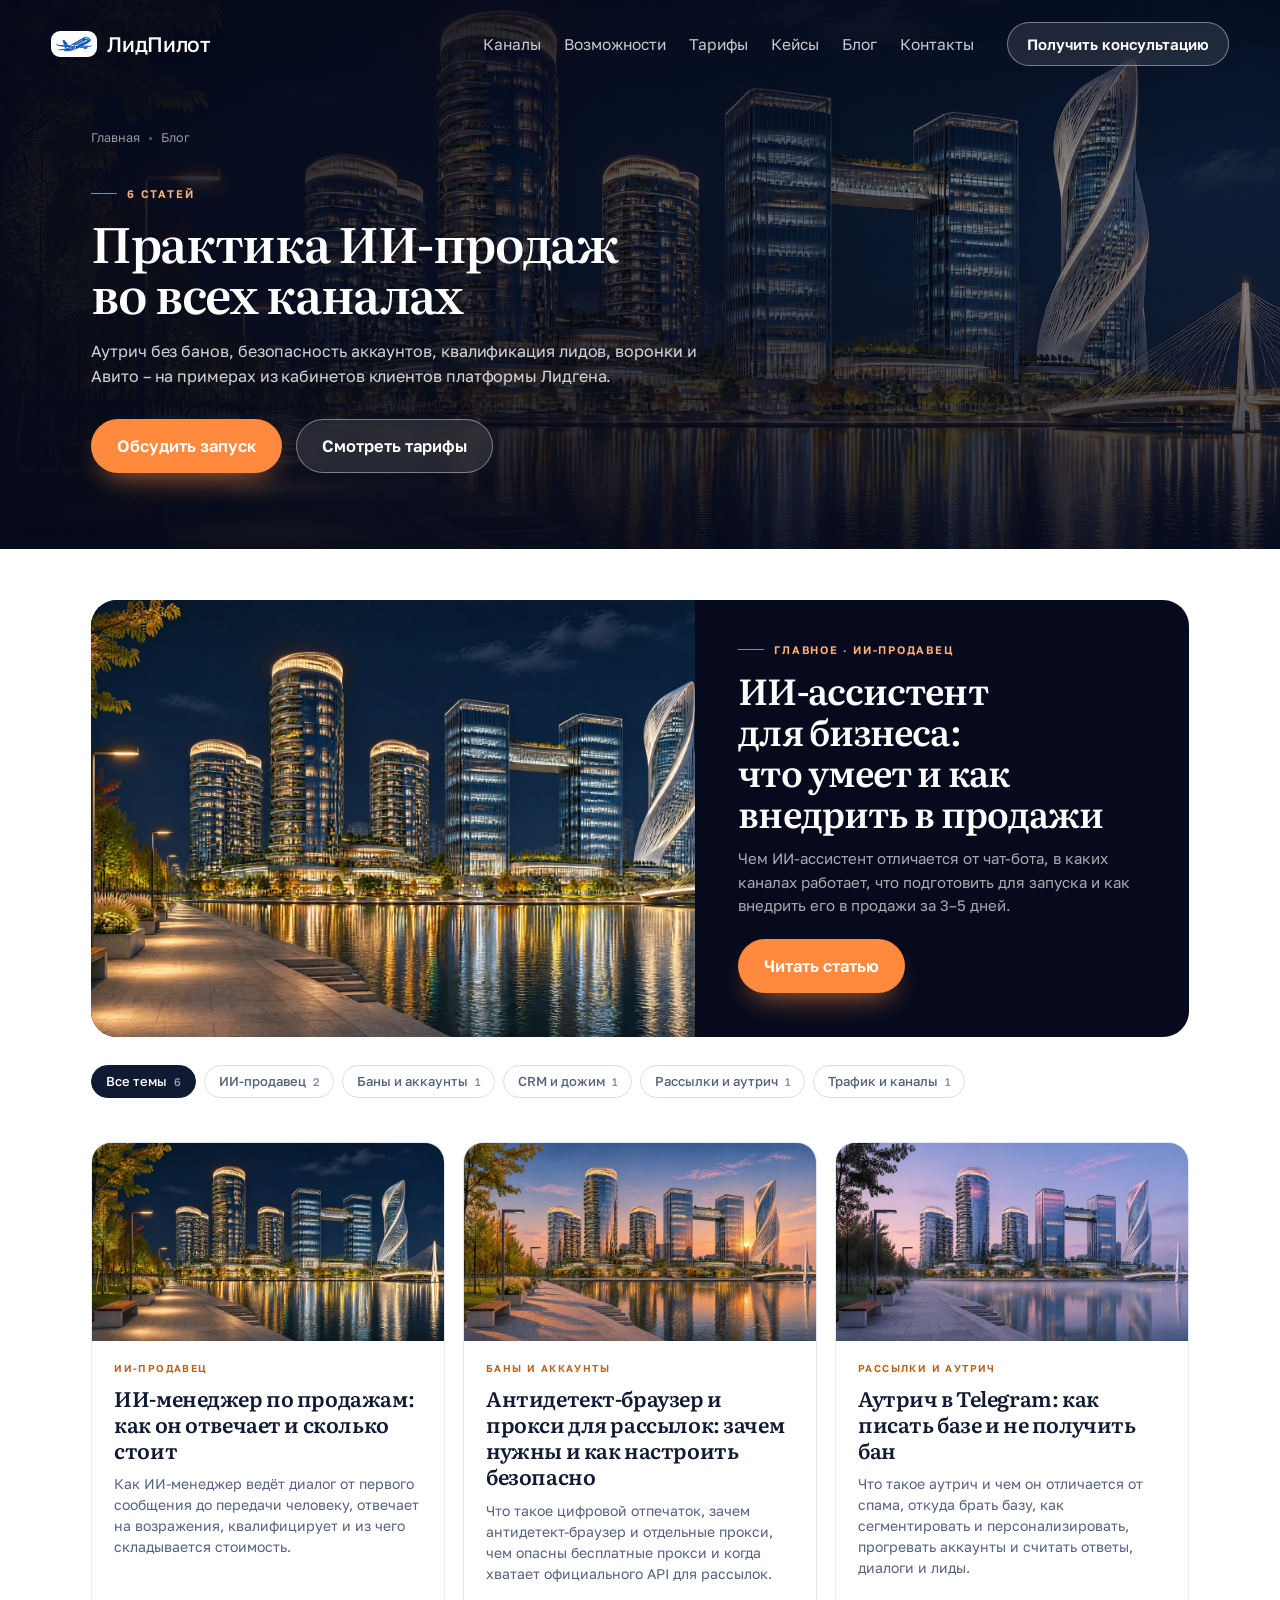
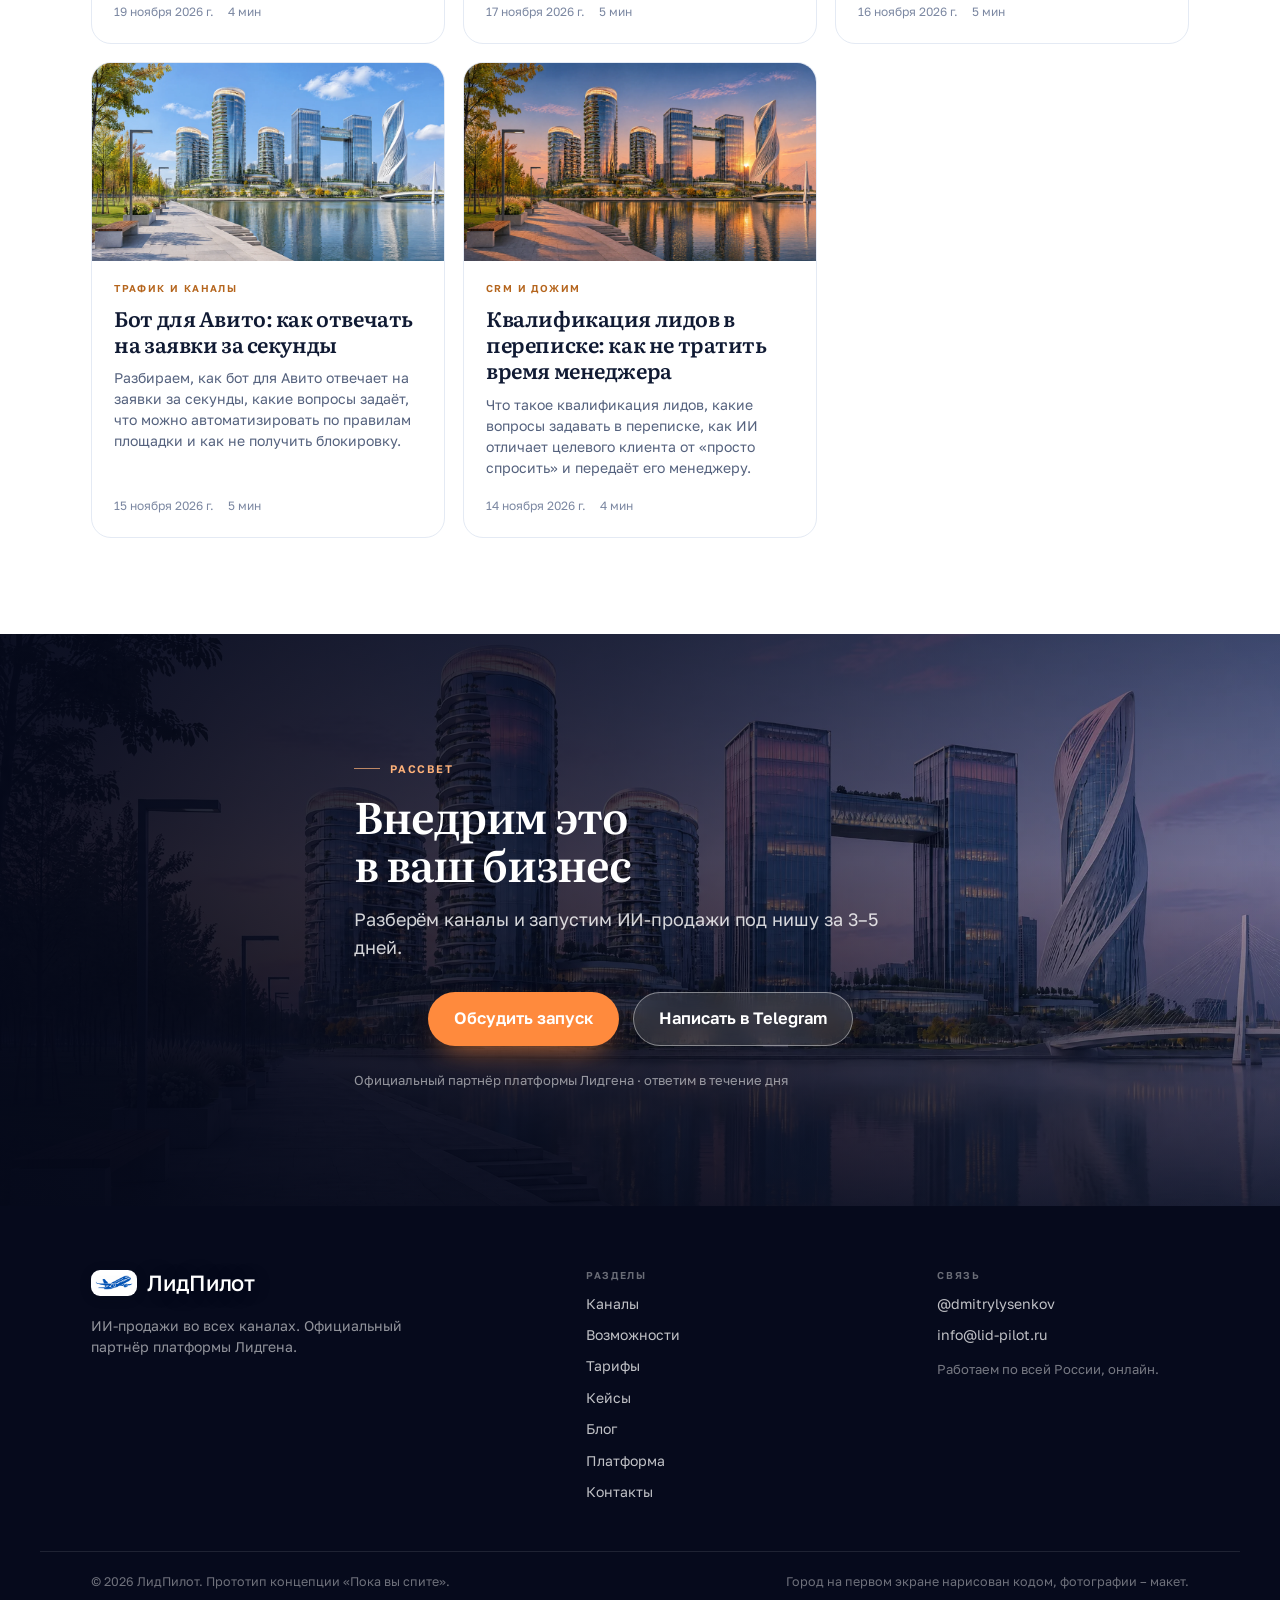
==== commit 129a7a6a: "Плашка под текст днём, шрифт Manrope, лого-самолёт и стеклянная шапка" ====
--- a/blog/index.html
+++ b/blog/index.html
@@ -1,6 +1,6 @@
-<!DOCTYPE html><html lang="ru"> <head><script>document.documentElement.classList.add('js');</script><meta charset="utf-8"><meta name="viewport" content="width=device-width, initial-scale=1, viewport-fit=cover"><meta name="robots" content="noindex, nofollow"><title>Блог о ИИ-продажах – аутрич, аккаунты, CRM и каналы | ЛидПилот</title><meta name="description" content="Практика ИИ-продаж: как настроить ИИ-менеджера, писать базе без бана, готовить аккаунты, квалифицировать лидов и отвечать на Авито. Статьи ЛидПилота."><link rel="canonical" href="https://dmitryli52.github.io/lidpilot-noch/blog/"><meta name="theme-color" content="#060A1C"><meta property="og:type" content="website"><meta property="og:title" content="Блог о ИИ-продажах – аутрич, аккаунты, CRM и каналы | ЛидПилот"><meta property="og:description" content="Практика ИИ-продаж: как настроить ИИ-менеджера, писать базе без бана, готовить аккаунты, квалифицировать лидов и отвечать на Авито. Статьи ЛидПилота."><meta property="og:url" content="https://dmitryli52.github.io/lidpilot-noch/blog/"><meta property="og:image" content="https://dmitryli52.github.io/lidpilot-noch/assets/noch/og-noch.jpg"><meta property="og:image:width" content="1200"><meta property="og:image:height" content="630"><meta property="og:site_name" content="ЛидПилот"><link rel="icon" type="image/svg+xml" href="https://dmitryli52.github.io/lidpilot-noch/favicon.svg"><link rel="preconnect" href="https://fonts.googleapis.com"><link rel="preconnect" href="https://fonts.gstatic.com" crossorigin><link href="https://fonts.googleapis.com/css2?family=Literata:opsz,wght@7..72,500;7..72,600&family=Golos+Text:wght@400;500;600;700&display=swap&subset=cyrillic" rel="stylesheet"><link rel="stylesheet" href="https://dmitryli52.github.io/lidpilot-noch/assets/noch/noch.css?v=3"><script type="module" src="https://dmitryli52.github.io/lidpilot-noch/_astro/page.sJrt8mpm.js"></script></head> <body> <header class="top top_page" data-head> <div class="top__in"> <a class="logo" href="https://dmitryli52.github.io/lidpilot-noch/" aria-label="ЛидПилот – на главную"> <svg viewBox="0 0 32 32" aria-hidden="true"> <circle cx="16" cy="16" r="14.5" fill="none" stroke="currentColor" stroke-width="1.6"></circle> <path d="M2.6 18.5 29.4 13.5" stroke="currentColor" stroke-width="1.6" opacity=".55"></path> <path d="M8 17h5l3 2.6 3-2.6h5" stroke="#FF8A3D" stroke-width="2.4" fill="none" stroke-linecap="round" stroke-linejoin="round"></path> </svg>
+<!DOCTYPE html><html lang="ru"> <head><script>document.documentElement.classList.add('js');</script><meta charset="utf-8"><meta name="viewport" content="width=device-width, initial-scale=1, viewport-fit=cover"><meta name="robots" content="noindex, nofollow"><title>Блог о ИИ-продажах – аутрич, аккаунты, CRM и каналы | ЛидПилот</title><meta name="description" content="Практика ИИ-продаж: как настроить ИИ-менеджера, писать базе без бана, готовить аккаунты, квалифицировать лидов и отвечать на Авито. Статьи ЛидПилота."><link rel="canonical" href="https://dmitryli52.github.io/lidpilot-noch/blog/"><meta name="theme-color" content="#060A1C"><meta property="og:type" content="website"><meta property="og:title" content="Блог о ИИ-продажах – аутрич, аккаунты, CRM и каналы | ЛидПилот"><meta property="og:description" content="Практика ИИ-продаж: как настроить ИИ-менеджера, писать базе без бана, готовить аккаунты, квалифицировать лидов и отвечать на Авито. Статьи ЛидПилота."><meta property="og:url" content="https://dmitryli52.github.io/lidpilot-noch/blog/"><meta property="og:image" content="https://dmitryli52.github.io/lidpilot-noch/assets/noch/og-noch.jpg"><meta property="og:image:width" content="1200"><meta property="og:image:height" content="630"><meta property="og:site_name" content="ЛидПилот"><link rel="icon" type="image/svg+xml" href="https://dmitryli52.github.io/lidpilot-noch/favicon.svg"><link rel="preconnect" href="https://fonts.googleapis.com"><link rel="preconnect" href="https://fonts.gstatic.com" crossorigin><link href="https://fonts.googleapis.com/css2?family=Literata:opsz,wght@7..72,500;7..72,600&family=Golos+Text:wght@400;500;600;700&display=swap&subset=cyrillic" rel="stylesheet"><link rel="stylesheet" href="https://dmitryli52.github.io/lidpilot-noch/assets/noch/noch.css?v=4"><script type="module" src="https://dmitryli52.github.io/lidpilot-noch/_astro/page.sJrt8mpm.js"></script></head> <body> <header class="top top_page" data-head> <div class="top__in"> <a class="logo" href="https://dmitryli52.github.io/lidpilot-noch/" aria-label="ЛидПилот – на главную"> <span class="logo__badge"><img src="https://dmitryli52.github.io/lidpilot-noch/assets/noch/logo-plane.png" alt="" width="44" height="18" decoding="async"></span>
 ЛидПилот
-</a> <nav class="nav" aria-label="Разделы"> <a href="https://dmitryli52.github.io/lidpilot-noch/#channels">Каналы</a><a href="https://dmitryli52.github.io/lidpilot-noch/vozmozhnosti/">Возможности</a><a href="https://dmitryli52.github.io/lidpilot-noch/tarify/">Тарифы</a><a href="https://dmitryli52.github.io/lidpilot-noch/keysy/">Кейсы</a><a href="https://dmitryli52.github.io/lidpilot-noch/blog/">Блог</a><a href="https://dmitryli52.github.io/lidpilot-noch/kontakty/">Контакты</a> </nav> <a class="btn btn_ghost top__cta" href="https://t.me/dmitrylysenkov" target="_blank" rel="noopener">Получить консультацию</a> <button class="burger" type="button" aria-label="Открыть меню" aria-expanded="false" aria-controls="mmenu"> <i></i><i></i><i></i> </button> </div> </header> <div class="mmenu" id="mmenu" hidden> <div class="mmenu__top"> <span class="logo logo_menu"> <svg viewBox="0 0 32 32" aria-hidden="true"> <circle cx="16" cy="16" r="14.5" fill="none" stroke="currentColor" stroke-width="1.6"></circle> <path d="M2.6 18.5 29.4 13.5" stroke="currentColor" stroke-width="1.6" opacity=".55"></path> <path d="M8 17h5l3 2.6 3-2.6h5" stroke="#FF8A3D" stroke-width="2.4" fill="none" stroke-linecap="round" stroke-linejoin="round"></path> </svg>
+</a> <nav class="nav" aria-label="Разделы"> <a href="https://dmitryli52.github.io/lidpilot-noch/#channels">Каналы</a><a href="https://dmitryli52.github.io/lidpilot-noch/vozmozhnosti/">Возможности</a><a href="https://dmitryli52.github.io/lidpilot-noch/tarify/">Тарифы</a><a href="https://dmitryli52.github.io/lidpilot-noch/keysy/">Кейсы</a><a href="https://dmitryli52.github.io/lidpilot-noch/blog/">Блог</a><a href="https://dmitryli52.github.io/lidpilot-noch/kontakty/">Контакты</a> </nav> <a class="btn btn_ghost top__cta" href="https://t.me/dmitrylysenkov" target="_blank" rel="noopener">Получить консультацию</a> <button class="burger" type="button" aria-label="Открыть меню" aria-expanded="false" aria-controls="mmenu"> <i></i><i></i><i></i> </button> </div> </header> <div class="mmenu" id="mmenu" hidden> <div class="mmenu__top"> <span class="logo logo_menu"> <span class="logo__badge"><img src="https://dmitryli52.github.io/lidpilot-noch/assets/noch/logo-plane.png" alt="" width="44" height="18" decoding="async"></span>
 ЛидПилот
 </span> <button class="mmenu__close" type="button" aria-label="Закрыть меню">×</button> </div> <nav class="mmenu__nav" aria-label="Разделы"> <a href="https://dmitryli52.github.io/lidpilot-noch/#channels">Каналы</a><a href="https://dmitryli52.github.io/lidpilot-noch/vozmozhnosti/">Возможности</a><a href="https://dmitryli52.github.io/lidpilot-noch/tarify/">Тарифы</a><a href="https://dmitryli52.github.io/lidpilot-noch/keysy/">Кейсы</a><a href="https://dmitryli52.github.io/lidpilot-noch/blog/">Блог</a><a href="https://dmitryli52.github.io/lidpilot-noch/kontakty/">Контакты</a> <a href="https://dmitryli52.github.io/lidpilot-noch/platforma/">Платформа</a> </nav> <p class="mmenu__note">ИИ-менеджер продаж в Telegram, WhatsApp, на Авито, Циан и сайте. Официальный партнёр платформы Лидгена.</p> <div class="mmenu__cta"> <a class="btn btn_sun" href="https://t.me/dmitrylysenkov" target="_blank" rel="noopener">Обсудить запуск</a> <a class="btn btn_ghost" href="mailto:info@lid-pilot.ru">info@lid-pilot.ru</a> </div> </div> <main>  <section class="phero phero_hero phero_slim"> <img class="phero__bg" src="https://dmitryli52.github.io/lidpilot-noch/assets/noch/city-night.webp" srcset="https://dmitryli52.github.io/lidpilot-noch/assets/noch/city-night.webp 1920w" sizes="100vw" alt="" width="1920" height="1080" fetchpriority="high" decoding="async" style="object-position:50% 44%"> <div class="phero__shade" aria-hidden="true"></div> <div class="wrap phero__in"> <nav class="phero__meta" aria-label="Хлебные крошки"> <a href="https://dmitryli52.github.io/lidpilot-noch/">Главная</a><i aria-hidden="true"></i><span>Блог</span> </nav> <span class="kicker kicker_light">6 статей</span> <h1>Практика ИИ-продаж во всех каналах</h1> <p class="lead">Аутрич без банов, безопасность аккаунтов, квалификация лидов, воронки и Авито – на примерах из кабинетов клиентов платформы Лидгена.</p> <div class="cta"> <a class="btn btn_sun" href="https://t.me/dmitrylysenkov" target="_blank" rel="noopener">Обсудить запуск</a> <a class="btn btn_ghost" href="https://dmitryli52.github.io/lidpilot-noch/tarify/">Смотреть тарифы</a> </div>  </div> </section> <section class="sec" style="padding-top:clamp(36px,4vw,56px)" id="blog"> <div class="wrap"> <a class="bfeat" href="https://dmitryli52.github.io/lidpilot-noch/blog/ii-assistent-dlya-biznesa/" data-in> <div class="bfeat__img"><img src="https://dmitryli52.github.io/lidpilot-noch/assets/noch/city-night.webp" alt="" width="1200" height="675" loading="eager" decoding="async"></div> <div class="bfeat__body"> <span class="kicker kicker_light">Главное · ИИ-продавец</span> <h2>ИИ-ассистент для бизнеса: что умеет и как внедрить в продажи</h2> <p>Чем ИИ-ассистент отличается от чат-бота, в каких каналах работает, что подготовить для запуска и как внедрить его в продажи за 3–5 дней.</p> <span class="btn btn_sun">Читать статью</span> </div> </a> <div class="bchips" data-chips> <button class="bchip is-on" type="button" data-t="">Все темы <i>6</i></button> <button class="bchip" type="button" data-t="ИИ-продавец">ИИ-продавец <i>2</i></button><button class="bchip" type="button" data-t="Баны и аккаунты">Баны и аккаунты <i>1</i></button><button class="bchip" type="button" data-t="CRM и дожим">CRM и дожим <i>1</i></button><button class="bchip" type="button" data-t="Рассылки и аутрич">Рассылки и аутрич <i>1</i></button><button class="bchip" type="button" data-t="Трафик и каналы">Трафик и каналы <i>1</i></button> </div> <div class="bgrid" data-bgrid> <a class="bcard" href="https://dmitryli52.github.io/lidpilot-noch/blog/ii-menedzher-po-prodazham/" data-cat="ИИ-продавец" data-in> <div class="bcard__img"><img src="https://dmitryli52.github.io/lidpilot-noch/assets/noch/city-night.webp" alt="" width="1200" height="675" loading="lazy" decoding="async"></div> <div class="bcard__b"> <span class="bcard__tag">ИИ-продавец</span> <h3>ИИ-менеджер по продажам: как он отвечает и сколько стоит</h3> <p>Как ИИ-менеджер ведёт диалог от первого сообщения до передачи человеку, отвечает на возражения, квалифицирует и из чего складывается стоимость.</p> <div class="bcard__m"><span>19 ноября 2026 г.</span><span>4 мин</span></div> </div> </a><a class="bcard" href="https://dmitryli52.github.io/lidpilot-noch/blog/antidetect-brauzer-i-proksi/" data-cat="Баны и аккаунты" data-in> <div class="bcard__img"><img src="https://dmitryli52.github.io/lidpilot-noch/assets/noch/city-sunset.webp" alt="" width="1200" height="675" loading="lazy" decoding="async"></div> <div class="bcard__b"> <span class="bcard__tag">Баны и аккаунты</span> <h3>Антидетект-браузер и прокси для рассылок: зачем нужны и как настроить безопасно</h3> <p>Что такое цифровой отпечаток, зачем антидетект-браузер и отдельные прокси, чем опасны бесплатные прокси и когда хватает официального API для рассылок.</p> <div class="bcard__m"><span>17 ноября 2026 г.</span><span>5 мин</span></div> </div> </a><a class="bcard" href="https://dmitryli52.github.io/lidpilot-noch/blog/autrich-v-telegram/" data-cat="Рассылки и аутрич" data-in> <div class="bcard__img"><img src="https://dmitryli52.github.io/lidpilot-noch/assets/noch/city-dawn.webp" alt="" width="1200" height="675" loading="lazy" decoding="async"></div> <div class="bcard__b"> <span class="bcard__tag">Рассылки и аутрич</span> <h3>Аутрич в Telegram: как писать базе и не получить бан</h3> <p>Что такое аутрич и чем он отличается от спама, откуда брать базу, как сегментировать и персонализировать, прогревать аккаунты и считать ответы, диалоги и лиды.</p> <div class="bcard__m"><span>16 ноября 2026 г.</span><span>5 мин</span></div> </div> </a><a class="bcard" href="https://dmitryli52.github.io/lidpilot-noch/blog/bot-dlya-avito/" data-cat="Трафик и каналы" data-in> <div class="bcard__img"><img src="https://dmitryli52.github.io/lidpilot-noch/assets/noch/city-day.webp" alt="" width="1200" height="675" loading="lazy" decoding="async"></div> <div class="bcard__b"> <span class="bcard__tag">Трафик и каналы</span> <h3>Бот для Авито: как отвечать на заявки за секунды</h3> <p>Разбираем, как бот для Авито отвечает на заявки за секунды, какие вопросы задаёт, что можно автоматизировать по правилам площадки и как не получить блокировку.</p> <div class="bcard__m"><span>15 ноября 2026 г.</span><span>5 мин</span></div> </div> </a><a class="bcard" href="https://dmitryli52.github.io/lidpilot-noch/blog/kvalifikaciya-lidov/" data-cat="CRM и дожим" data-in> <div class="bcard__img"><img src="https://dmitryli52.github.io/lidpilot-noch/assets/noch/city-sunset.webp" alt="" width="1200" height="675" loading="lazy" decoding="async"></div> <div class="bcard__b"> <span class="bcard__tag">CRM и дожим</span> <h3>Квалификация лидов в переписке: как не тратить время менеджера</h3> <p>Что такое квалификация лидов, какие вопросы задавать в переписке, как ИИ отличает целевого клиента от «просто спросить» и передаёт его менеджеру.</p> <div class="bcard__m"><span>14 ноября 2026 г.</span><span>4 мин</span></div> </div> </a> </div>  </div> </section> <section class="final" id="cta"> <img class="final__bg" src="https://dmitryli52.github.io/lidpilot-noch/assets/noch/city-dawn.webp" srcset="https://dmitryli52.github.io/lidpilot-noch/assets/noch/city-dawn.webp 1920w" sizes="100vw" alt="" width="1920" height="1080" loading="lazy" decoding="async"> <div class="final__shade" aria-hidden="true"></div> <div class="wrap final__in"> <span class="kicker kicker_light" data-in>Рассвет</span> <h2 data-in>Внедрим это в ваш бизнес</h2> <p class="lead lead_light" data-in style="--d:.08s">Разберём каналы и запустим ИИ-продажи под нишу за 3–5 дней.</p> <div class="cta cta_center" data-in style="--d:.14s"> <a class="btn btn_sun" href="https://t.me/dmitrylysenkov" target="_blank" rel="noopener">Обсудить запуск</a> <a class="btn btn_glass" href="https://t.me/dmitrylysenkov" target="_blank" rel="noopener">Написать в Telegram</a> </div> <p class="final__note" data-in style="--d:.2s">Официальный партнёр платформы Лидгена · ответим в течение дня</p> </div> </section> <script>
   (function () {
@@ -17,7 +17,7 @@
       });
     });
   })();
-  </script>  </main> <footer class="foot"> <div class="wrap foot__in"> <div class="foot__brand"> <a class="logo logo_foot" href="https://dmitryli52.github.io/lidpilot-noch/"> <svg viewBox="0 0 32 32" aria-hidden="true"> <circle cx="16" cy="16" r="14.5" fill="none" stroke="currentColor" stroke-width="1.6"></circle> <path d="M2.6 18.5 29.4 13.5" stroke="currentColor" stroke-width="1.6" opacity=".55"></path> <path d="M8 17h5l3 2.6 3-2.6h5" stroke="#FF8A3D" stroke-width="2.4" fill="none" stroke-linecap="round" stroke-linejoin="round"></path> </svg> ЛидПилот </a> <p>ИИ-продажи во всех каналах. Официальный партнёр платформы Лидгена.</p> </div> <nav class="foot__nav" aria-label="Разделы сайта"> <span>Разделы</span> <a href="https://dmitryli52.github.io/lidpilot-noch/#channels">Каналы</a><a href="https://dmitryli52.github.io/lidpilot-noch/vozmozhnosti/">Возможности</a><a href="https://dmitryli52.github.io/lidpilot-noch/tarify/">Тарифы</a><a href="https://dmitryli52.github.io/lidpilot-noch/keysy/">Кейсы</a><a href="https://dmitryli52.github.io/lidpilot-noch/blog/">Блог</a><a href="https://dmitryli52.github.io/lidpilot-noch/platforma/">Платформа</a><a href="https://dmitryli52.github.io/lidpilot-noch/kontakty/">Контакты</a> </nav> <div class="foot__contacts"> <span>Связь</span> <a href="https://t.me/dmitrylysenkov" target="_blank" rel="noopener">@dmitrylysenkov</a> <a href="mailto:info@lid-pilot.ru">info@lid-pilot.ru</a> <p>Работаем по всей России, онлайн.</p> </div> </div> <div class="wrap foot__bottom"> <span>© 2026 ЛидПилот. Прототип концепции «Пока вы спите».</span> <span>Город на первом экране нарисован кодом, фотографии – макет.</span> </div> </footer> <script>
+  </script>  </main> <footer class="foot"> <div class="wrap foot__in"> <div class="foot__brand"> <a class="logo logo_foot" href="https://dmitryli52.github.io/lidpilot-noch/"> <span class="logo__badge"><img src="https://dmitryli52.github.io/lidpilot-noch/assets/noch/logo-plane.png" alt="" width="44" height="18" decoding="async"></span> ЛидПилот </a> <p>ИИ-продажи во всех каналах. Официальный партнёр платформы Лидгена.</p> </div> <nav class="foot__nav" aria-label="Разделы сайта"> <span>Разделы</span> <a href="https://dmitryli52.github.io/lidpilot-noch/#channels">Каналы</a><a href="https://dmitryli52.github.io/lidpilot-noch/vozmozhnosti/">Возможности</a><a href="https://dmitryli52.github.io/lidpilot-noch/tarify/">Тарифы</a><a href="https://dmitryli52.github.io/lidpilot-noch/keysy/">Кейсы</a><a href="https://dmitryli52.github.io/lidpilot-noch/blog/">Блог</a><a href="https://dmitryli52.github.io/lidpilot-noch/platforma/">Платформа</a><a href="https://dmitryli52.github.io/lidpilot-noch/kontakty/">Контакты</a> </nav> <div class="foot__contacts"> <span>Связь</span> <a href="https://t.me/dmitrylysenkov" target="_blank" rel="noopener">@dmitrylysenkov</a> <a href="mailto:info@lid-pilot.ru">info@lid-pilot.ru</a> <p>Работаем по всей России, онлайн.</p> </div> </div> <div class="wrap foot__bottom"> <span>© 2026 ЛидПилот. Прототип концепции «Пока вы спите».</span> <span>Город на первом экране нарисован кодом, фотографии – макет.</span> </div> </footer> <script>
 (function () {
   var q = function (s) { return document.querySelector(s); };
   var qa = function (s) { return [].slice.call(document.querySelectorAll(s)); };
